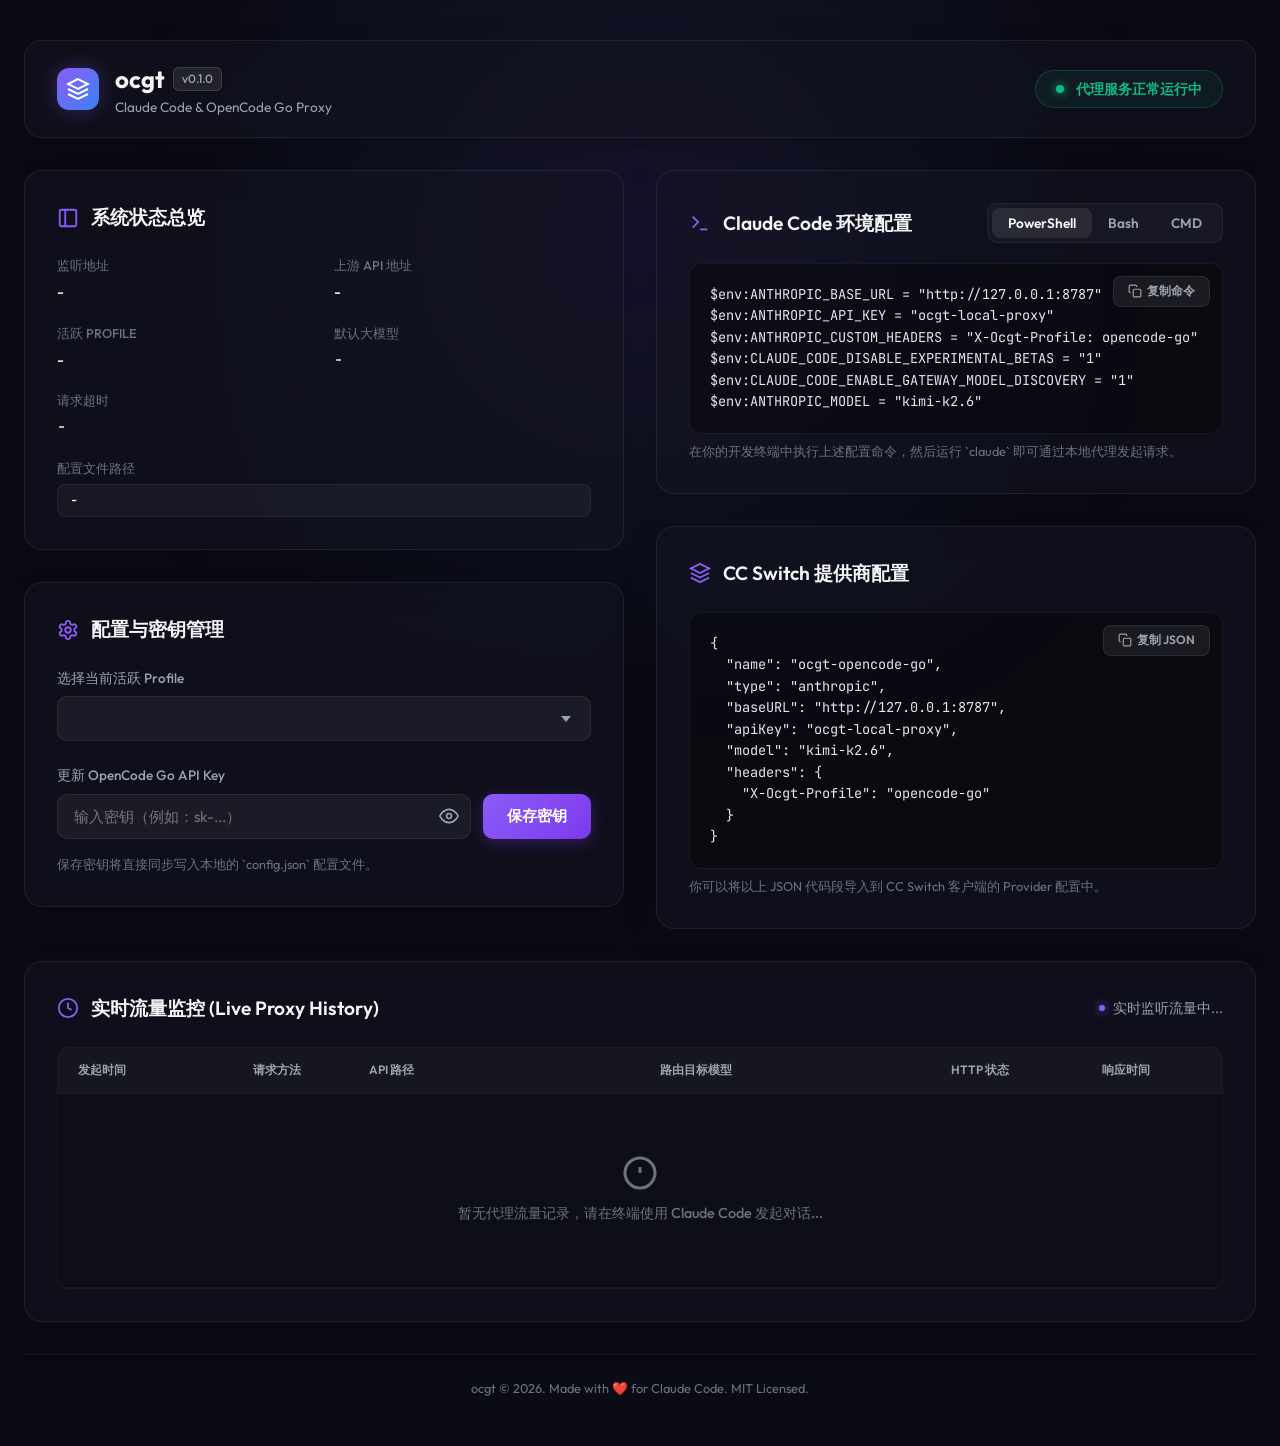
==== internal/proxy/web/index.html @ 3343cfb5 "Add Wails dashboard and Claude proxy setup fixes" ====
<!DOCTYPE html>
<html lang="zh-CN">
<head>
    <meta charset="UTF-8">
    <meta name="viewport" content="width=device-width, initial-scale=1.0">
    <title>ocgt - Claude API 兼容性代理控制面板</title>
    <link rel="preconnect" href="https://fonts.googleapis.com">
    <link rel="preconnect" href="https://fonts.gstatic.com" crossorigin>
    <link href="https://fonts.googleapis.com/css2?family=Outfit:wght@300;400;500;600;700&family=JetBrains+Mono:wght@400;500&display=swap" rel="stylesheet">
    <link rel="stylesheet" href="style.css">
</head>
<body>
    <div class="background-glow"></div>
    
    <div class="app-container">
        <!-- 头部导航 -->
        <header class="glass-header">
            <div class="brand">
                <div class="logo">
                    <svg viewBox="0 0 24 24" fill="none" stroke="currentColor" stroke-width="2">
                        <path d="M12 2L2 7l10 5 10-5-10-5zM2 17l10 5 10-5M2 12l10 5 10-5"/>
                    </svg>
                </div>
                <div class="brand-text">
                    <h1>ocgt <span class="badge">v0.1.0</span></h1>
                    <p>Claude Code & OpenCode Go Proxy</p>
                </div>
            </div>
            <div class="status-indicator">
                <span class="status-dot pulsing"></span>
                <span class="status-text">代理服务正常运行中</span>
            </div>
        </header>

        <!-- 主体网格布局 -->
        <main class="dashboard-grid">
            
            <!-- 左栏：基本状态与配置 -->
            <section class="grid-col-left">
                
                <!-- 卡片：系统状态 -->
                <div class="glass-card status-card">
                    <h2 class="card-title">
                        <svg viewBox="0 0 24 24" fill="none" stroke="currentColor" stroke-width="2" class="icon"><rect x="3" y="3" width="18" height="18" rx="2" ry="2"></rect><line x1="9" y1="3" x2="9" y2="21"></line></svg>
                        系统状态总览
                    </h2>
                    <div class="status-list">
                        <div class="status-item">
                            <span class="label">监听地址</span>
                            <span class="value" id="status-listen">-</span>
                        </div>
                        <div class="status-item">
                            <span class="label">上游 API 地址</span>
                            <span class="value" id="status-upstream">-</span>
                        </div>
                        <div class="status-item">
                            <span class="label">活跃 Profile</span>
                            <span class="value" id="status-profile">-</span>
                        </div>
                        <div class="status-item">
                            <span class="label">默认大模型</span>
                            <span class="value font-mono" id="status-model">-</span>
                        </div>
                        <div class="status-item">
                            <span class="label">请求超时</span>
                            <span class="value font-mono" id="status-timeout">-</span>
                        </div>
                        <div class="status-item full-width">
                            <span class="label">配置文件路径</span>
                            <span class="value font-mono file-path" id="status-config-path">-</span>
                        </div>
                    </div>
                </div>

                <!-- 卡片：Profile与密钥管理 -->
                <div class="glass-card config-card">
                    <h2 class="card-title">
                        <svg viewBox="0 0 24 24" fill="none" stroke="currentColor" stroke-width="2" class="icon"><path d="M12.22 2h-.44a2 2 0 0 0-2 2v.18a2 2 0 0 1-1 1.73l-.43.25a2 2 0 0 1-2 0l-.15-.08a2 2 0 0 0-2.73.73l-.22.38a2 2 0 0 0 .73 2.73l.15.1a2 2 0 0 1 1 1.72v.51a2 2 0 0 1-1 1.74l-.15.09a2 2 0 0 0-.73 2.73l.22.38a2 2 0 0 0 2.73.73l.15-.08a2 2 0 0 1 2 0l.43.25a2 2 0 0 1 1 1.73V20a2 2 0 0 0 2 2h.44a2 2 0 0 0 2-2v-.18a2 2 0 0 1 1-1.73l.43-.25a2 2 0 0 1 2 0l.15.08a2 2 0 0 0 2.73-.73l.22-.39a2 2 0 0 0-.73-2.73l-.15-.08a2 2 0 0 1-1-1.74v-.5a2 2 0 0 1 1-1.74l.15-.1a2 2 0 0 0 .73-2.73l-.22-.38a2 2 0 0 0-2.73-.73l-.15.08a2 2 0 0 1-2 0l-.43-.25a2 2 0 0 1-1-1.73V4a2 2 0 0 0-2-2z"></path><circle cx="12" cy="12" r="3"></circle></svg>
                        配置与密钥管理
                    </h2>
                    
                    <div class="form-group">
                        <label for="profile-select">选择当前活跃 Profile</label>
                        <div class="custom-select-wrapper">
                            <select id="profile-select">
                                <!-- 由 JS 填充 -->
                            </select>
                        </div>
                    </div>

                    <div class="form-group">
                        <label for="api-key-input">更新 OpenCode Go API Key</label>
                        <div class="input-with-action">
                            <div class="password-wrapper">
                                <input type="password" id="api-key-input" placeholder="输入密钥（例如：sk-...）">
                                <button class="toggle-password" type="button" id="toggle-key-visibility">
                                    <svg viewBox="0 0 24 24" fill="none" stroke="currentColor" stroke-width="2" class="eye-icon"><path d="M1 12s4-8 11-8 11 8 11 8-4 8-11 8-11-8-11-8z"></path><circle cx="12" cy="12" r="3"></circle></svg>
                                </button>
                            </div>
                            <button class="btn btn-primary" id="save-key-btn">
                                <span>保存密钥</span>
                            </button>
                        </div>
                        <p class="input-tip">保存密钥将直接同步写入本地的 `config.json` 配置文件。</p>
                    </div>
                </div>
            </section>

            <!-- 右栏：配置与集成助手 -->
            <section class="grid-col-right">
                
                <!-- 卡片：环境集成助手 -->
                <div class="glass-card env-card">
                    <div class="card-header-tabs">
                        <h2 class="card-title">
                            <svg viewBox="0 0 24 24" fill="none" stroke="currentColor" stroke-width="2" class="icon"><polyline points="4 17 10 11 4 5"></polyline><line x1="12" y1="19" x2="20" y2="19"></line></svg>
                            Claude Code 环境配置
                        </h2>
                        <div class="tabs" id="shell-tabs">
                            <button class="tab-btn active" data-shell="powershell">PowerShell</button>
                            <button class="tab-btn" data-shell="bash">Bash</button>
                            <button class="tab-btn" data-shell="cmd">CMD</button>
                        </div>
                    </div>
                    
                    <div class="code-container">
                        <pre><code id="env-code-block" class="language-powershell">$env:ANTHROPIC_BASE_URL = "http://127.0.0.1:8787"
$env:ANTHROPIC_API_KEY = "ocgt-local-proxy"
$env:ANTHROPIC_CUSTOM_HEADERS = "X-Ocgt-Profile: opencode-go"
$env:CLAUDE_CODE_DISABLE_EXPERIMENTAL_BETAS = "1"
$env:CLAUDE_CODE_ENABLE_GATEWAY_MODEL_DISCOVERY = "1"
$env:ANTHROPIC_MODEL = "kimi-k2.6"</code></pre>
                        <button class="copy-btn" id="copy-env-btn">
                            <svg viewBox="0 0 24 24" fill="none" stroke="currentColor" stroke-width="2"><rect x="9" y="9" width="13" height="13" rx="2" ry="2"></rect><path d="M5 15H4a2 2 0 0 1-2-2V4a2 2 0 0 1 2-2h9a2 2 0 0 1 2 2v1"></path></svg>
                            <span>复制命令</span>
                        </button>
                    </div>
                    <p class="card-tip">在你的开发终端中执行上述配置命令，然后运行 `claude` 即可通过本地代理发起请求。</p>
                </div>

                <!-- 卡片：CC Switch 配置 -->
                <div class="glass-card ccswitch-card">
                    <h2 class="card-title">
                        <svg viewBox="0 0 24 24" fill="none" stroke="currentColor" stroke-width="2" class="icon"><polygon points="12 2 2 7 12 12 22 7 12 2"></polygon><polyline points="2 17 12 22 22 17"></polyline><polyline points="2 12 12 17 22 12"></polyline></svg>
                        CC Switch 提供商配置
                    </h2>
                    
                    <div class="code-container">
                        <pre><code id="ccswitch-code-block" class="language-json">{
  "name": "ocgt-opencode-go",
  "type": "anthropic",
  "baseURL": "http://127.0.0.1:8787",
  "apiKey": "ocgt-local-proxy",
  "model": "kimi-k2.6",
  "headers": {
    "X-Ocgt-Profile": "opencode-go"
  }
}</code></pre>
                        <button class="copy-btn" id="copy-ccswitch-btn">
                            <svg viewBox="0 0 24 24" fill="none" stroke="currentColor" stroke-width="2"><rect x="9" y="9" width="13" height="13" rx="2" ry="2"></rect><path d="M5 15H4a2 2 0 0 1-2-2V4a2 2 0 0 1 2-2h9a2 2 0 0 1 2 2v1"></path></svg>
                            <span>复制 JSON</span>
                        </button>
                    </div>
                    <p class="card-tip">你可以将以上 JSON 代码段导入到 CC Switch 客户端的 Provider 配置中。</p>
                </div>
            </section>
        </main>

        <!-- 底部大栏：实时请求历史 -->
        <section class="glass-card history-card full-width">
            <div class="card-header-action">
                <h2 class="card-title">
                    <svg viewBox="0 0 24 24" fill="none" stroke="currentColor" stroke-width="2" class="icon"><circle cx="12" cy="12" r="10"></circle><polyline points="12 6 12 12 16 14"></polyline></svg>
                    实时流量监控 (Live Proxy History)
                </h2>
                <div class="live-pulse">
                    <span class="pulse-dot"></span>
                    实时监听流量中...
                </div>
            </div>
            
            <div class="table-responsive">
                <table class="history-table">
                    <thead>
                        <tr>
                            <th style="width: 15%;">发起时间</th>
                            <th style="width: 10%;">请求方法</th>
                            <th style="width: 25%;">API 路径</th>
                            <th style="width: 25%;">路由目标模型</th>
                            <th style="width: 13%;">HTTP 状态</th>
                            <th style="width: 12%;">响应时间</th>
                        </tr>
                    </thead>
                    <tbody id="history-tbody">
                        <tr class="empty-state">
                            <td colspan="6">
                                <div class="empty-message">
                                    <svg viewBox="0 0 24 24" fill="none" stroke="currentColor" stroke-width="2"><circle cx="12" cy="12" r="10"></circle><line x1="12" y1="8" x2="12" y2="12"></line><line x1="12" y1="16" x2="12.01" y2="16"></line></svg>
                                    暂无代理流量记录，请在终端使用 Claude Code 发起对话...
                                </div>
                            </td>
                        </tr>
                    </tbody>
                </table>
            </div>
        </section>

        <!-- 脚注 -->
        <footer class="app-footer">
            <p>ocgt &copy; 2026. Made with ❤️ for Claude Code. MIT Licensed.</p>
        </footer>
    </div>
    
    <script src="app.js"></script>
</body>
</html>
---- internal/proxy/web/style.css ----
/* 全局设计系统规范 */
:root {
    --bg-primary: #0b0b14;
    --bg-secondary: #121221;
    --card-bg: rgba(20, 20, 35, 0.55);
    --card-border: rgba(255, 255, 255, 0.07);
    --card-border-focus: rgba(139, 92, 246, 0.4);
    
    --text-primary: #f3f4f6;
    --text-secondary: #9ca3af;
    --text-muted: #6b7280;
    
    --primary: #8b5cf6;
    --primary-glow: rgba(139, 92, 246, 0.3);
    --secondary: #3b82f6;
    
    --success: #10b981;
    --success-glow: rgba(16, 185, 129, 0.2);
    --warning: #f59e0b;
    --danger: #ef4444;
    
    --font-sans: 'Outfit', -apple-system, BlinkMacSystemFont, "Segoe UI", Roboto, sans-serif;
    --font-mono: 'JetBrains Mono', "Courier New", Courier, monospace;
    
    --transition: all 0.3s cubic-bezier(0.4, 0, 0.2, 1);
}

/* 基础重置 */
* {
    margin: 0;
    padding: 0;
    box-sizing: border-box;
}

body {
    background-color: var(--bg-primary);
    color: var(--text-primary);
    font-family: var(--font-sans);
    line-height: 1.5;
    min-height: 100vh;
    overflow-x: hidden;
    position: relative;
}

/* 绚丽霓虹背景光圈 */
.background-glow {
    position: absolute;
    top: -10%;
    left: 20%;
    width: 60vw;
    height: 60vw;
    background: radial-gradient(circle, rgba(139, 92, 246, 0.12) 0%, rgba(59, 130, 246, 0.05) 50%, rgba(0,0,0,0) 100%);
    z-index: -1;
    pointer-events: none;
    filter: blur(80px);
}

/* APP 容器与布网机制 */
.app-container {
    max-width: 1300px;
    margin: 0 auto;
    padding: 2.5rem 1.5rem;
    display: flex;
    flex-direction: column;
    gap: 2rem;
}

/* 头部 Header 设计 */
.glass-header {
    background: var(--card-bg);
    border: 1px solid var(--card-border);
    backdrop-filter: blur(16px);
    border-radius: 18px;
    padding: 1.25rem 2rem;
    display: flex;
    justify-content: space-between;
    align-items: center;
    box-shadow: 0 10px 30px rgba(0, 0, 0, 0.2);
}

.brand {
    display: flex;
    align-items: center;
    gap: 1rem;
}

.logo {
    width: 42px;
    height: 42px;
    background: linear-gradient(135deg, var(--primary), var(--secondary));
    border-radius: 12px;
    display: flex;
    align-items: center;
    justify-content: center;
    color: white;
    box-shadow: 0 0 20px var(--primary-glow);
}

.logo svg {
    width: 24px;
    height: 24px;
}

.brand-text h1 {
    font-size: 1.5rem;
    font-weight: 700;
    letter-spacing: 0;
    display: flex;
    align-items: center;
    gap: 0.5rem;
}

.brand-text h1 .badge {
    background: rgba(255, 255, 255, 0.08);
    border: 1px solid rgba(255, 255, 255, 0.12);
    font-size: 0.75rem;
    padding: 0.1rem 0.5rem;
    border-radius: 6px;
    color: var(--text-secondary);
    font-weight: 500;
}

.brand-text p {
    font-size: 0.85rem;
    color: var(--text-secondary);
}

/* 状态徽标与呼吸闪烁效应 */
.status-indicator {
    display: flex;
    align-items: center;
    gap: 0.75rem;
    background: rgba(16, 185, 129, 0.07);
    border: 1px solid rgba(16, 185, 129, 0.25);
    padding: 0.5rem 1.25rem;
    border-radius: 99px;
}

.status-dot {
    width: 8px;
    height: 8px;
    background-color: var(--success);
    border-radius: 50%;
    box-shadow: 0 0 10px var(--success);
}

.pulsing {
    animation: breathing 2s infinite ease-in-out;
}

@keyframes breathing {
    0%, 100% {
        transform: scale(1);
        opacity: 1;
        box-shadow: 0 0 8px var(--success);
    }
    50% {
        transform: scale(1.3);
        opacity: 0.6;
        box-shadow: 0 0 16px var(--success);
    }
}

.status-text {
    font-size: 0.85rem;
    font-weight: 600;
    color: var(--success);
}

/* 主网格排版 */
.dashboard-grid {
    display: grid;
    grid-template-columns: repeat(2, minmax(0, 1fr));
    gap: 2rem;
}

@media (max-width: 968px) {
    .dashboard-grid {
        grid-template-columns: 1fr;
    }

    .glass-header,
    .card-header-action {
        align-items: flex-start;
        flex-direction: column;
        gap: 1rem;
    }

    .input-with-action {
        flex-direction: column;
    }

    .btn {
        width: 100%;
    }
}

.grid-col-left, .grid-col-right {
    display: flex;
    flex-direction: column;
    gap: 2rem;
    min-width: 0;
}

/* Glassmorphism 卡片基础样式 */
.glass-card {
    background: var(--card-bg);
    border: 1px solid var(--card-border);
    backdrop-filter: blur(16px);
    border-radius: 18px;
    padding: 2rem;
    box-shadow: 0 15px 35px rgba(0, 0, 0, 0.15);
    transition: var(--transition);
}

.glass-card:hover {
    border-color: rgba(255, 255, 255, 0.12);
    box-shadow: 0 20px 45px rgba(0, 0, 0, 0.22);
    transform: translateY(-2px);
}

.full-width {
    grid-column: 1 / -1;
}

.card-title {
    font-size: 1.2rem;
    font-weight: 600;
    letter-spacing: 0;
    margin-bottom: 1.5rem;
    display: flex;
    align-items: center;
    gap: 0.75rem;
}

.card-title .icon {
    width: 22px;
    height: 22px;
    color: var(--primary);
}

/* 系统状态详情展示 */
.status-list {
    display: grid;
    grid-template-columns: 1fr 1fr;
    gap: 1.25rem;
}

.status-item {
    display: flex;
    flex-direction: column;
    gap: 0.35rem;
}

.status-item.full-width {
    grid-column: 1 / -1;
}

.status-item .label {
    font-size: 0.8rem;
    color: var(--text-muted);
    text-transform: uppercase;
    letter-spacing: 0;
    font-weight: 500;
}

.status-item .value {
    font-size: 0.95rem;
    font-weight: 500;
    color: var(--text-primary);
    overflow: hidden;
    text-overflow: ellipsis;
    white-space: nowrap;
}

.file-path {
    background: rgba(255, 255, 255, 0.04);
    border: 1px solid rgba(255, 255, 255, 0.06);
    padding: 0.35rem 0.75rem;
    border-radius: 8px;
    font-size: 0.85rem !important;
    display: inline-block;
    max-width: 100%;
}

/* 表单元素与交互 */
.form-group {
    display: flex;
    flex-direction: column;
    gap: 0.5rem;
    margin-bottom: 1.5rem;
}

.form-group:last-child {
    margin-bottom: 0;
}

.form-group label {
    font-size: 0.85rem;
    font-weight: 500;
    color: var(--text-secondary);
}

/* 自定义下拉选择器 */
.custom-select-wrapper {
    position: relative;
}

select {
    width: 100%;
    background: rgba(255, 255, 255, 0.05);
    border: 1px solid var(--card-border);
    color: var(--text-primary);
    padding: 0.75rem 1rem;
    border-radius: 10px;
    font-family: var(--font-sans);
    font-size: 0.95rem;
    font-weight: 500;
    appearance: none;
    outline: none;
    cursor: pointer;
    transition: var(--transition);
}

select:focus {
    border-color: var(--primary);
    box-shadow: 0 0 12px var(--primary-glow);
}

.custom-select-wrapper::after {
    content: '';
    position: absolute;
    right: 1.25rem;
    top: 50%;
    transform: translateY(-50%);
    width: 0;
    height: 0;
    border-left: 5px solid transparent;
    border-right: 5px solid transparent;
    border-top: 6px solid var(--text-secondary);
    pointer-events: none;
}

/* 密码输入框与保存按钮排版 */
.input-with-action {
    display: flex;
    gap: 0.75rem;
}

.password-wrapper {
    position: relative;
    flex: 1;
}

input[type="password"], input[type="text"], input[type="number"] {
    width: 100%;
    background: rgba(255, 255, 255, 0.05);
    border: 1px solid var(--card-border);
    color: var(--text-primary);
    padding: 0.75rem 1rem;
    padding-right: 2.75rem;
    border-radius: 10px;
    font-family: var(--font-sans);
    font-size: 0.95rem;
    outline: none;
    transition: var(--transition);
}

input[type="password"]:focus, input[type="text"]:focus, input[type="number"]:focus {
    border-color: var(--primary);
    box-shadow: 0 0 12px var(--primary-glow);
}

.toggle-password {
    position: absolute;
    right: 0.75rem;
    top: 50%;
    transform: translateY(-50%);
    background: none;
    border: none;
    color: var(--text-secondary);
    cursor: pointer;
    display: flex;
    align-items: center;
    justify-content: center;
}

.toggle-password:hover {
    color: var(--text-primary);
}

.eye-icon {
    width: 20px;
    height: 20px;
}

/* 按钮设计 */
.btn {
    display: inline-flex;
    align-items: center;
    justify-content: center;
    padding: 0.75rem 1.5rem;
    font-family: var(--font-sans);
    font-size: 0.95rem;
    font-weight: 600;
    border-radius: 10px;
    border: none;
    cursor: pointer;
    transition: var(--transition);
    outline: none;
    text-decoration: none;
    white-space: nowrap;
}

.btn-primary {
    background: linear-gradient(135deg, var(--primary), #7c3aed);
    color: white;
    box-shadow: 0 4px 15px rgba(124, 58, 237, 0.3);
}

.btn-primary:hover {
    box-shadow: 0 6px 20px rgba(124, 58, 237, 0.45);
    transform: translateY(-1px);
}

.btn-primary:active {
    transform: translateY(0);
}

.btn-success {
    background: var(--success);
    color: white;
    box-shadow: 0 4px 15px var(--success-glow);
}

.input-tip, .card-tip {
    font-size: 0.8rem;
    color: var(--text-muted);
    margin-top: 0.5rem;
}

/* 环境助手选项卡设计 */
.card-header-tabs {
    display: flex;
    justify-content: space-between;
    align-items: center;
    margin-bottom: 1.25rem;
    flex-wrap: wrap;
    gap: 1rem;
}

.card-header-tabs .card-title {
    margin-bottom: 0;
}

.tabs {
    display: flex;
    background: rgba(255, 255, 255, 0.04);
    border: 1px solid rgba(255, 255, 255, 0.05);
    padding: 0.25rem;
    border-radius: 10px;
}

.tab-btn {
    background: none;
    border: none;
    color: var(--text-secondary);
    padding: 0.35rem 1rem;
    font-family: var(--font-sans);
    font-size: 0.85rem;
    font-weight: 600;
    border-radius: 8px;
    cursor: pointer;
    transition: var(--transition);
}

.tab-btn:hover {
    color: var(--text-primary);
}

.tab-btn.active {
    background: rgba(255, 255, 255, 0.08);
    color: var(--text-primary);
    box-shadow: 0 2px 8px rgba(0, 0, 0, 0.15);
}

/* 代码容器与一键复制机制 */
.code-container {
    position: relative;
    border-radius: 12px;
    overflow: hidden;
    border: 1px solid rgba(255, 255, 255, 0.06);
    background: rgba(0, 0, 0, 0.35);
}

pre {
    padding: 1.25rem;
    overflow-x: auto;
    margin: 0;
}

code {
    font-family: var(--font-mono);
    font-size: 0.85rem;
    color: #e5e7eb;
}

.copy-btn {
    position: absolute;
    right: 0.75rem;
    top: 0.75rem;
    background: rgba(255, 255, 255, 0.07);
    border: 1px solid rgba(255, 255, 255, 0.08);
    color: var(--text-secondary);
    padding: 0.4rem 0.85rem;
    border-radius: 8px;
    font-family: var(--font-sans);
    font-size: 0.75rem;
    font-weight: 600;
    cursor: pointer;
    display: inline-flex;
    align-items: center;
    gap: 0.35rem;
    transition: var(--transition);
    backdrop-filter: blur(8px);
}

.copy-btn:hover {
    background: rgba(255, 255, 255, 0.12);
    color: var(--text-primary);
    border-color: rgba(255, 255, 255, 0.15);
}

.copy-btn svg {
    width: 14px;
    height: 14px;
}

/* 底部请求历史与表格设计 */
.card-header-action {
    display: flex;
    justify-content: space-between;
    align-items: center;
    margin-bottom: 1.5rem;
}

.card-header-action .card-title {
    margin-bottom: 0;
}

.live-pulse {
    display: flex;
    align-items: center;
    gap: 0.5rem;
    font-size: 0.85rem;
    color: var(--text-secondary);
}

.pulse-dot {
    width: 6px;
    height: 6px;
    background: var(--primary);
    border-radius: 50%;
    box-shadow: 0 0 8px var(--primary);
    animation: breathing-purple 1.8s infinite ease-in-out;
}

@keyframes breathing-purple {
    0%, 100% {
        transform: scale(1);
        opacity: 0.8;
    }
    50% {
        transform: scale(1.4);
        opacity: 0.4;
        box-shadow: 0 0 12px var(--primary);
    }
}

.table-responsive {
    width: 100%;
    overflow-x: auto;
    border-radius: 12px;
    border: 1px solid rgba(255, 255, 255, 0.05);
}

.history-table {
    width: 100%;
    min-width: 760px;
    border-collapse: collapse;
    text-align: left;
    font-size: 0.9rem;
    background: rgba(0, 0, 0, 0.1);
}

.history-table th {
    background: rgba(255, 255, 255, 0.03);
    padding: 0.85rem 1.25rem;
    font-weight: 600;
    color: var(--text-secondary);
    border-bottom: 1px solid rgba(255, 255, 255, 0.06);
    text-transform: uppercase;
    font-size: 0.75rem;
    letter-spacing: 0;
}

.history-table td {
    padding: 0.85rem 1.25rem;
    border-bottom: 1px solid rgba(255, 255, 255, 0.04);
    color: var(--text-primary);
    font-weight: 500;
}

.history-table tbody tr {
    transition: var(--transition);
}

.history-table tbody tr:hover {
    background: rgba(255, 255, 255, 0.02);
}

.font-mono {
    font-family: var(--font-mono);
    font-size: 0.85rem;
}

/* HTTP 状态码徽章系统 */
.status-badge {
    display: inline-flex;
    align-items: center;
    padding: 0.15rem 0.65rem;
    border-radius: 6px;
    font-size: 0.8rem;
    font-weight: 700;
}

.status-badge.status-2xx {
    background: rgba(16, 185, 129, 0.08);
    border: 1px solid rgba(16, 185, 129, 0.2);
    color: var(--success);
}

.status-badge.status-4xx {
    background: rgba(245, 158, 11, 0.08);
    border: 1px solid rgba(245, 158, 11, 0.2);
    color: var(--warning);
}

.status-badge.status-5xx {
    background: rgba(239, 68, 68, 0.08);
    border: 1px solid rgba(239, 68, 68, 0.2);
    color: var(--danger);
}

/* 空状态页面渲染 */
.empty-state {
    background: transparent !important;
}

.empty-message {
    padding: 3rem 1.5rem;
    display: flex;
    flex-direction: column;
    align-items: center;
    justify-content: center;
    gap: 0.75rem;
    color: var(--text-muted);
    font-size: 0.9rem;
}

.empty-message svg {
    width: 36px;
    height: 36px;
}

/* 页脚 */
.app-footer {
    text-align: center;
    padding: 1.5rem 0;
    font-size: 0.8rem;
    color: var(--text-muted);
    border-top: 1px solid rgba(255, 255, 255, 0.04);
}

@media (max-width: 640px) {
    .app-container {
        padding: 1rem;
        gap: 1rem;
    }

    .glass-card,
    .glass-header {
        border-radius: 12px;
        padding: 1rem;
    }

    .brand {
        min-width: 0;
    }

    .brand-text {
        min-width: 0;
    }

    .brand-text h1,
    .brand-text p,
    .status-text {
        overflow: hidden;
        text-overflow: ellipsis;
        white-space: nowrap;
    }

    .status-list {
        grid-template-columns: 1fr;
    }

    .card-header-tabs {
        align-items: stretch;
        flex-direction: column;
    }

    .tabs {
        overflow-x: auto;
    }

    .tab-btn {
        min-width: 88px;
    }

    pre {
        padding: 1rem;
        padding-top: 3.25rem;
    }
}
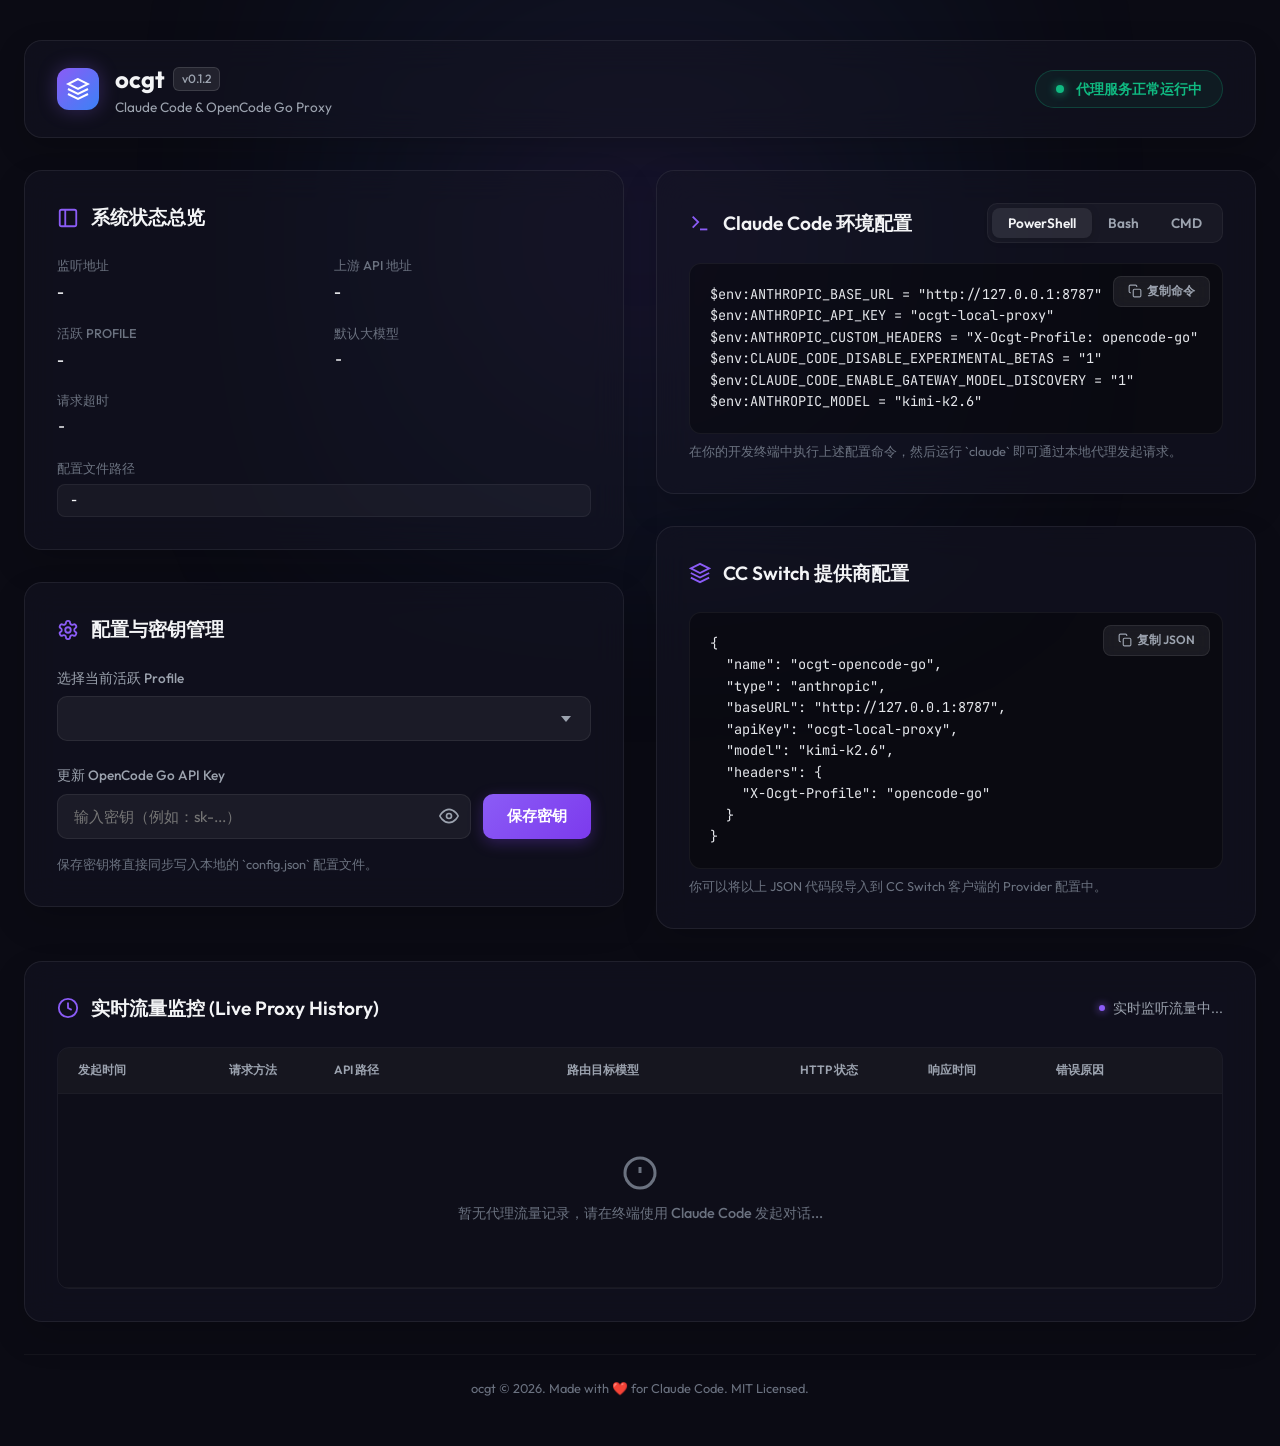
==== commit 14f5ef99: "fix gui model cleanup and release docs" ====
--- a/internal/proxy/web/index.html
+++ b/internal/proxy/web/index.html
@@ -22,7 +22,7 @@
                     </svg>
                 </div>
                 <div class="brand-text">
-                    <h1>ocgt <span class="badge">v0.1.0</span></h1>
+                    <h1>ocgt <span class="badge">v0.1.2</span></h1>
                     <p>Claude Code & OpenCode Go Proxy</p>
                 </div>
             </div>
@@ -183,17 +183,18 @@
                 <table class="history-table">
                     <thead>
                         <tr>
-                            <th style="width: 15%;">发起时间</th>
-                            <th style="width: 10%;">请求方法</th>
-                            <th style="width: 25%;">API 路径</th>
-                            <th style="width: 25%;">路由目标模型</th>
-                            <th style="width: 13%;">HTTP 状态</th>
-                            <th style="width: 12%;">响应时间</th>
+                            <th style="width: 13%;">发起时间</th>
+                            <th style="width: 9%;">请求方法</th>
+                            <th style="width: 20%;">API 路径</th>
+                            <th style="width: 20%;">路由目标模型</th>
+                            <th style="width: 11%;">HTTP 状态</th>
+                            <th style="width: 11%;">响应时间</th>
+                            <th style="width: 16%;">错误原因</th>
                         </tr>
                     </thead>
                     <tbody id="history-tbody">
                         <tr class="empty-state">
-                            <td colspan="6">
+                            <td colspan="7">
                                 <div class="empty-message">
                                     <svg viewBox="0 0 24 24" fill="none" stroke="currentColor" stroke-width="2"><circle cx="12" cy="12" r="10"></circle><line x1="12" y1="8" x2="12" y2="12"></line><line x1="12" y1="16" x2="12.01" y2="16"></line></svg>
                                     暂无代理流量记录，请在终端使用 Claude Code 发起对话...
--- a/internal/proxy/web/style.css
+++ b/internal/proxy/web/style.css
@@ -586,7 +586,7 @@
 
 .history-table {
     width: 100%;
-    min-width: 760px;
+    min-width: 900px;
     border-collapse: collapse;
     text-align: left;
     font-size: 0.9rem;
@@ -622,6 +622,14 @@
 .font-mono {
     font-family: var(--font-mono);
     font-size: 0.85rem;
+}
+
+.error-cell {
+    max-width: 240px;
+    overflow: hidden;
+    text-overflow: ellipsis;
+    white-space: nowrap;
+    color: var(--text-secondary);
 }
 
 /* HTTP 状态码徽章系统 */
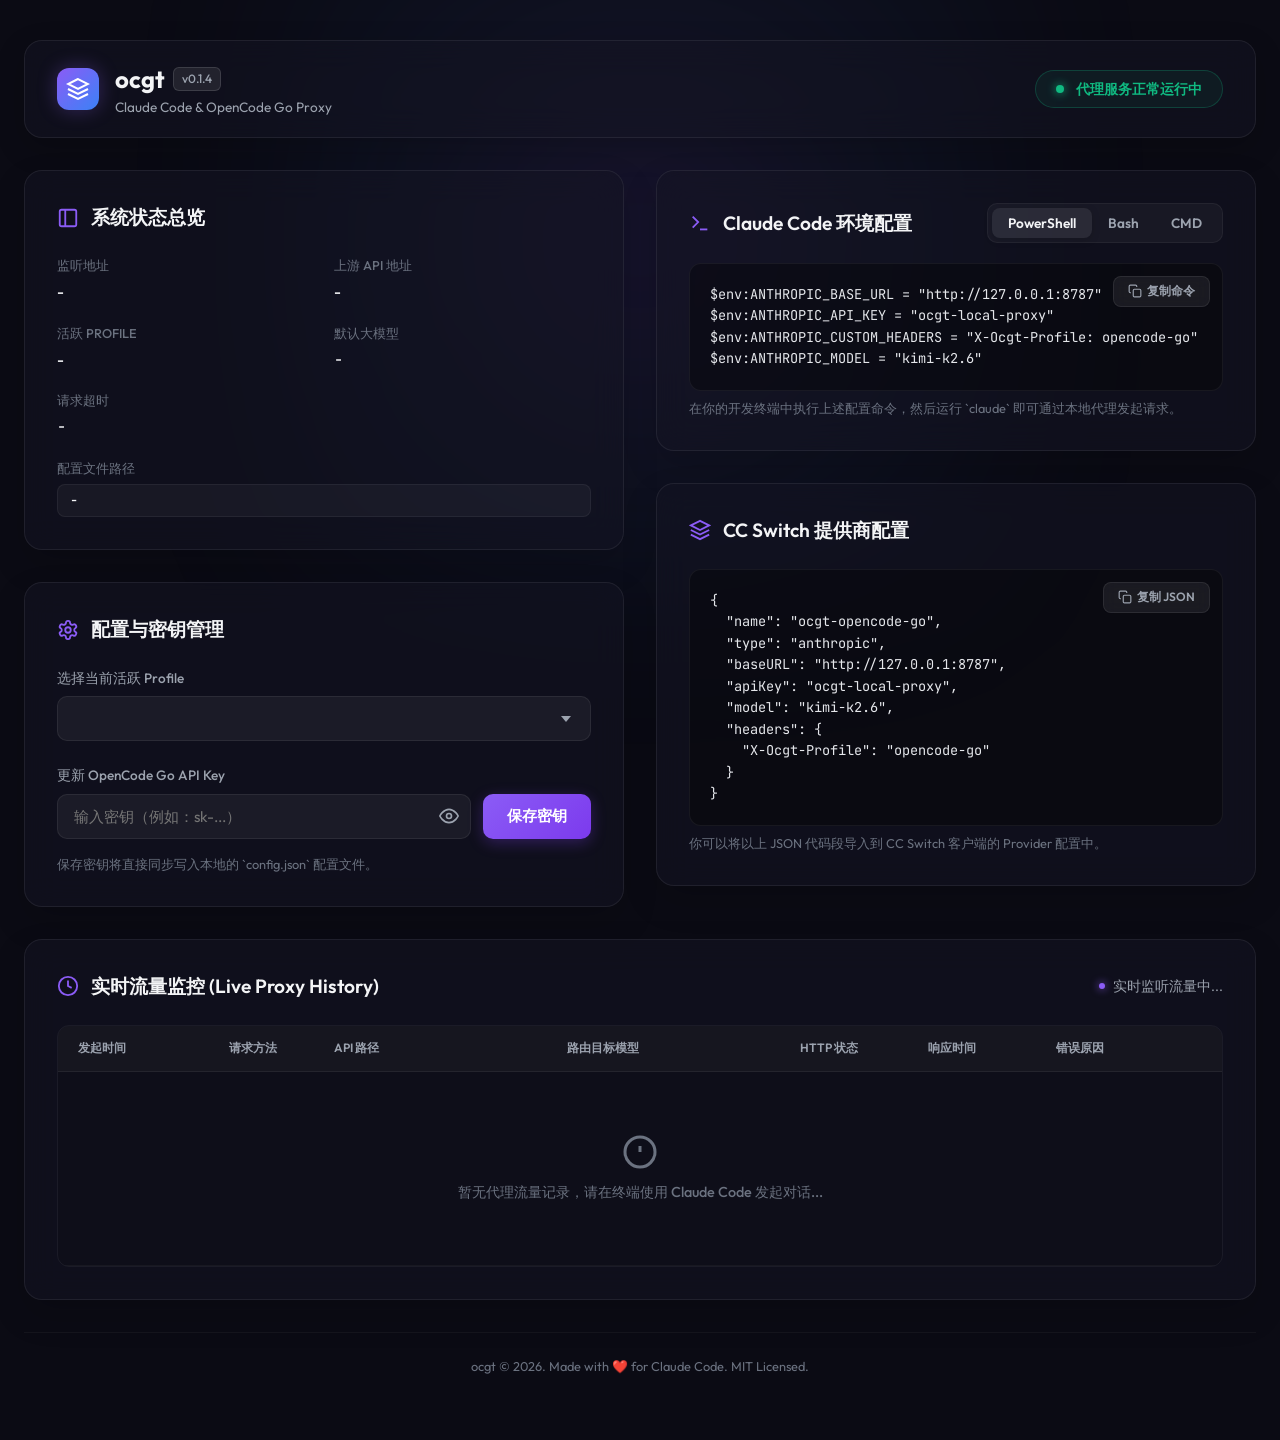
==== commit d11b8be4: "release: v0.1.4 - add system tray support and cleanup legacy env vars - Add system tray icon with sh" ====
--- a/internal/proxy/web/index.html
+++ b/internal/proxy/web/index.html
@@ -22,7 +22,7 @@
                     </svg>
                 </div>
                 <div class="brand-text">
-                    <h1>ocgt <span class="badge">v0.1.2</span></h1>
+                    <h1>ocgt <span class="badge">v0.1.4</span></h1>
                     <p>Claude Code & OpenCode Go Proxy</p>
                 </div>
             </div>
@@ -127,8 +127,6 @@
                         <pre><code id="env-code-block" class="language-powershell">$env:ANTHROPIC_BASE_URL = "http://127.0.0.1:8787"
 $env:ANTHROPIC_API_KEY = "ocgt-local-proxy"
 $env:ANTHROPIC_CUSTOM_HEADERS = "X-Ocgt-Profile: opencode-go"
-$env:CLAUDE_CODE_DISABLE_EXPERIMENTAL_BETAS = "1"
-$env:CLAUDE_CODE_ENABLE_GATEWAY_MODEL_DISCOVERY = "1"
 $env:ANTHROPIC_MODEL = "kimi-k2.6"</code></pre>
                         <button class="copy-btn" id="copy-env-btn">
                             <svg viewBox="0 0 24 24" fill="none" stroke="currentColor" stroke-width="2"><rect x="9" y="9" width="13" height="13" rx="2" ry="2"></rect><path d="M5 15H4a2 2 0 0 1-2-2V4a2 2 0 0 1 2-2h9a2 2 0 0 1 2 2v1"></path></svg>
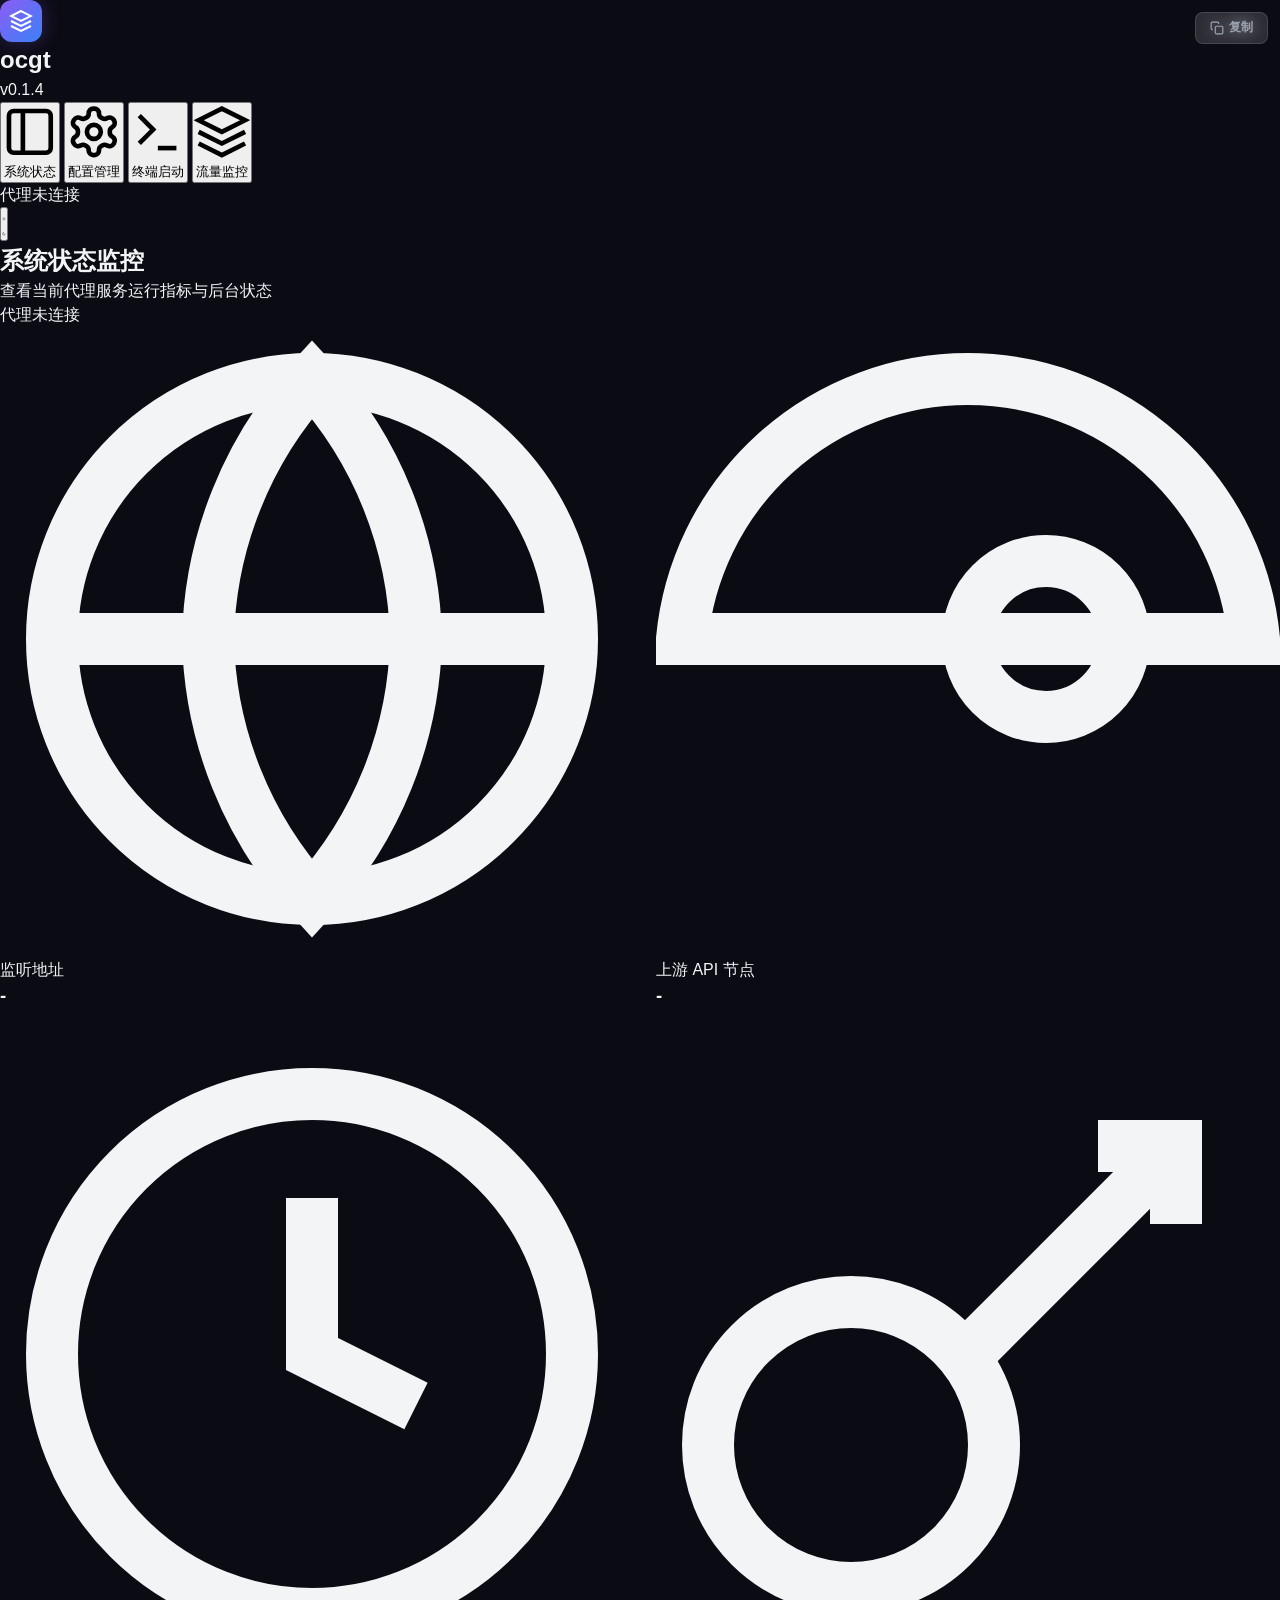
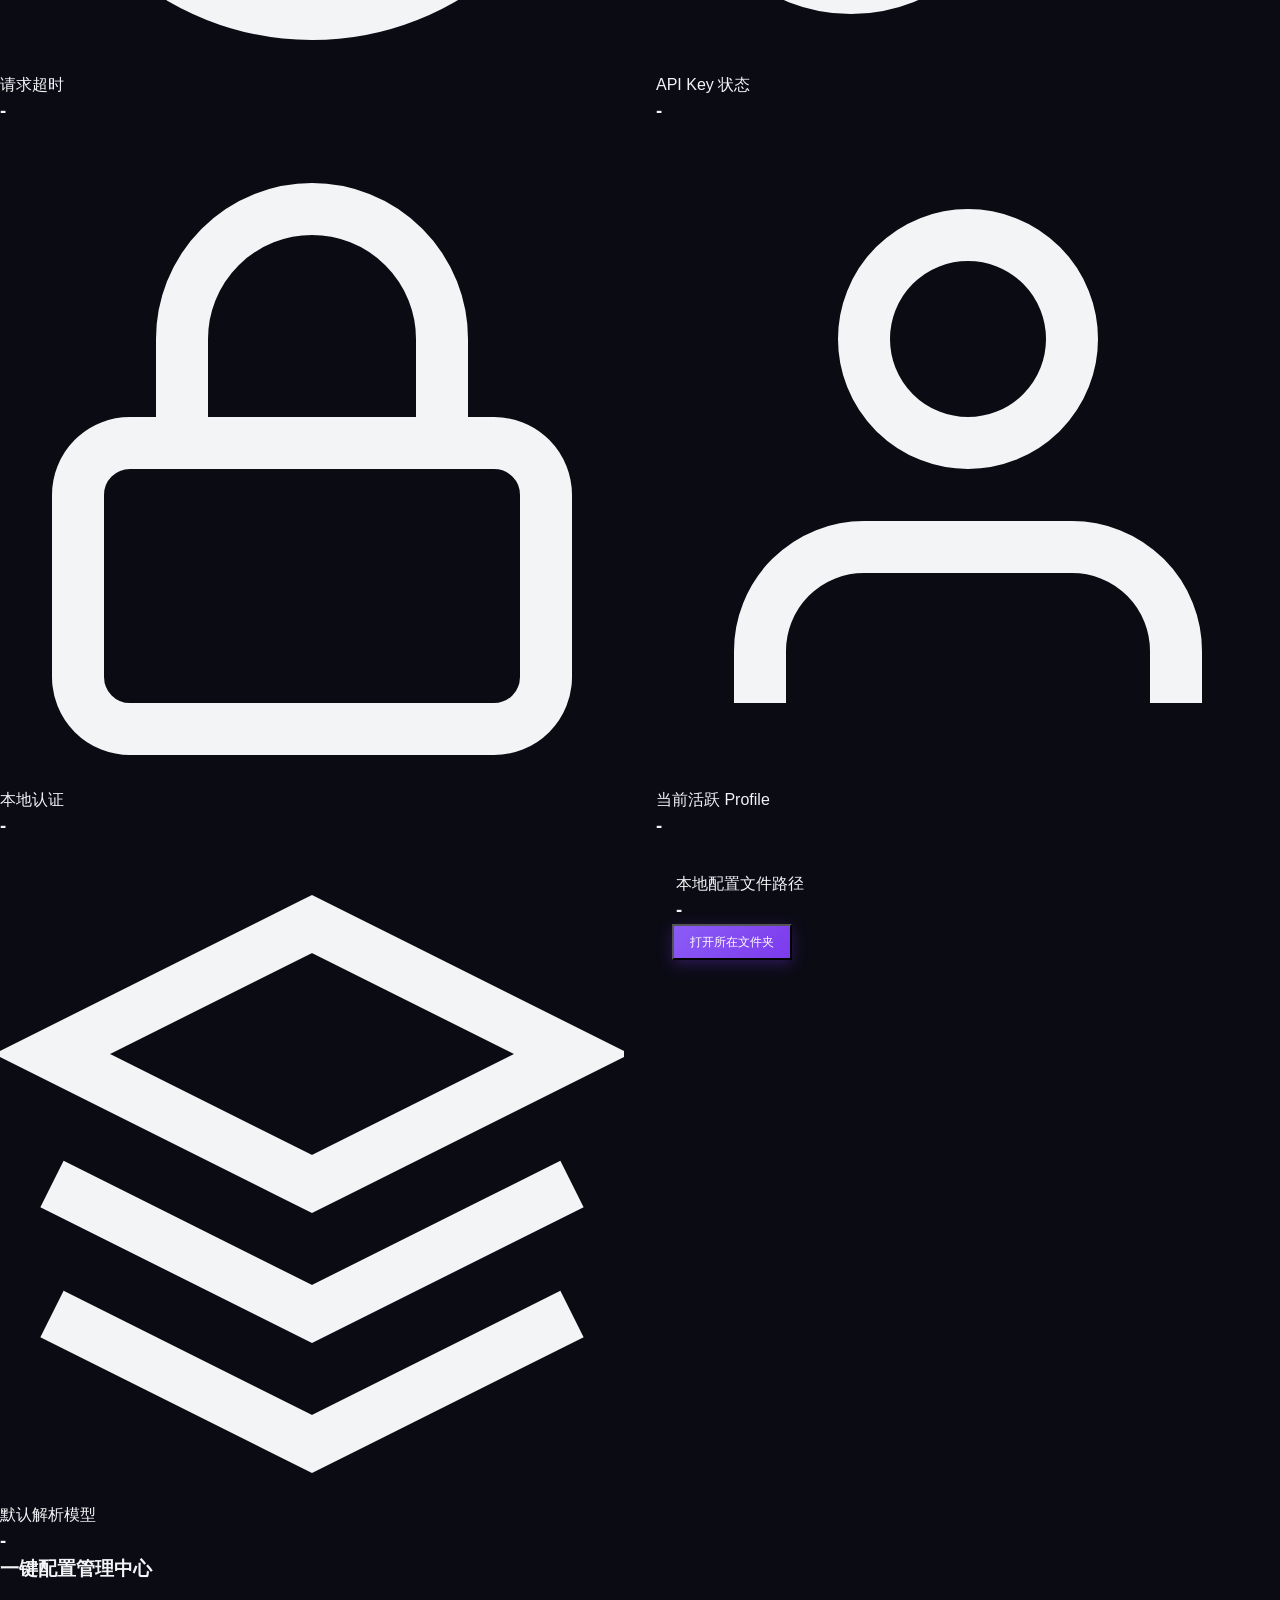
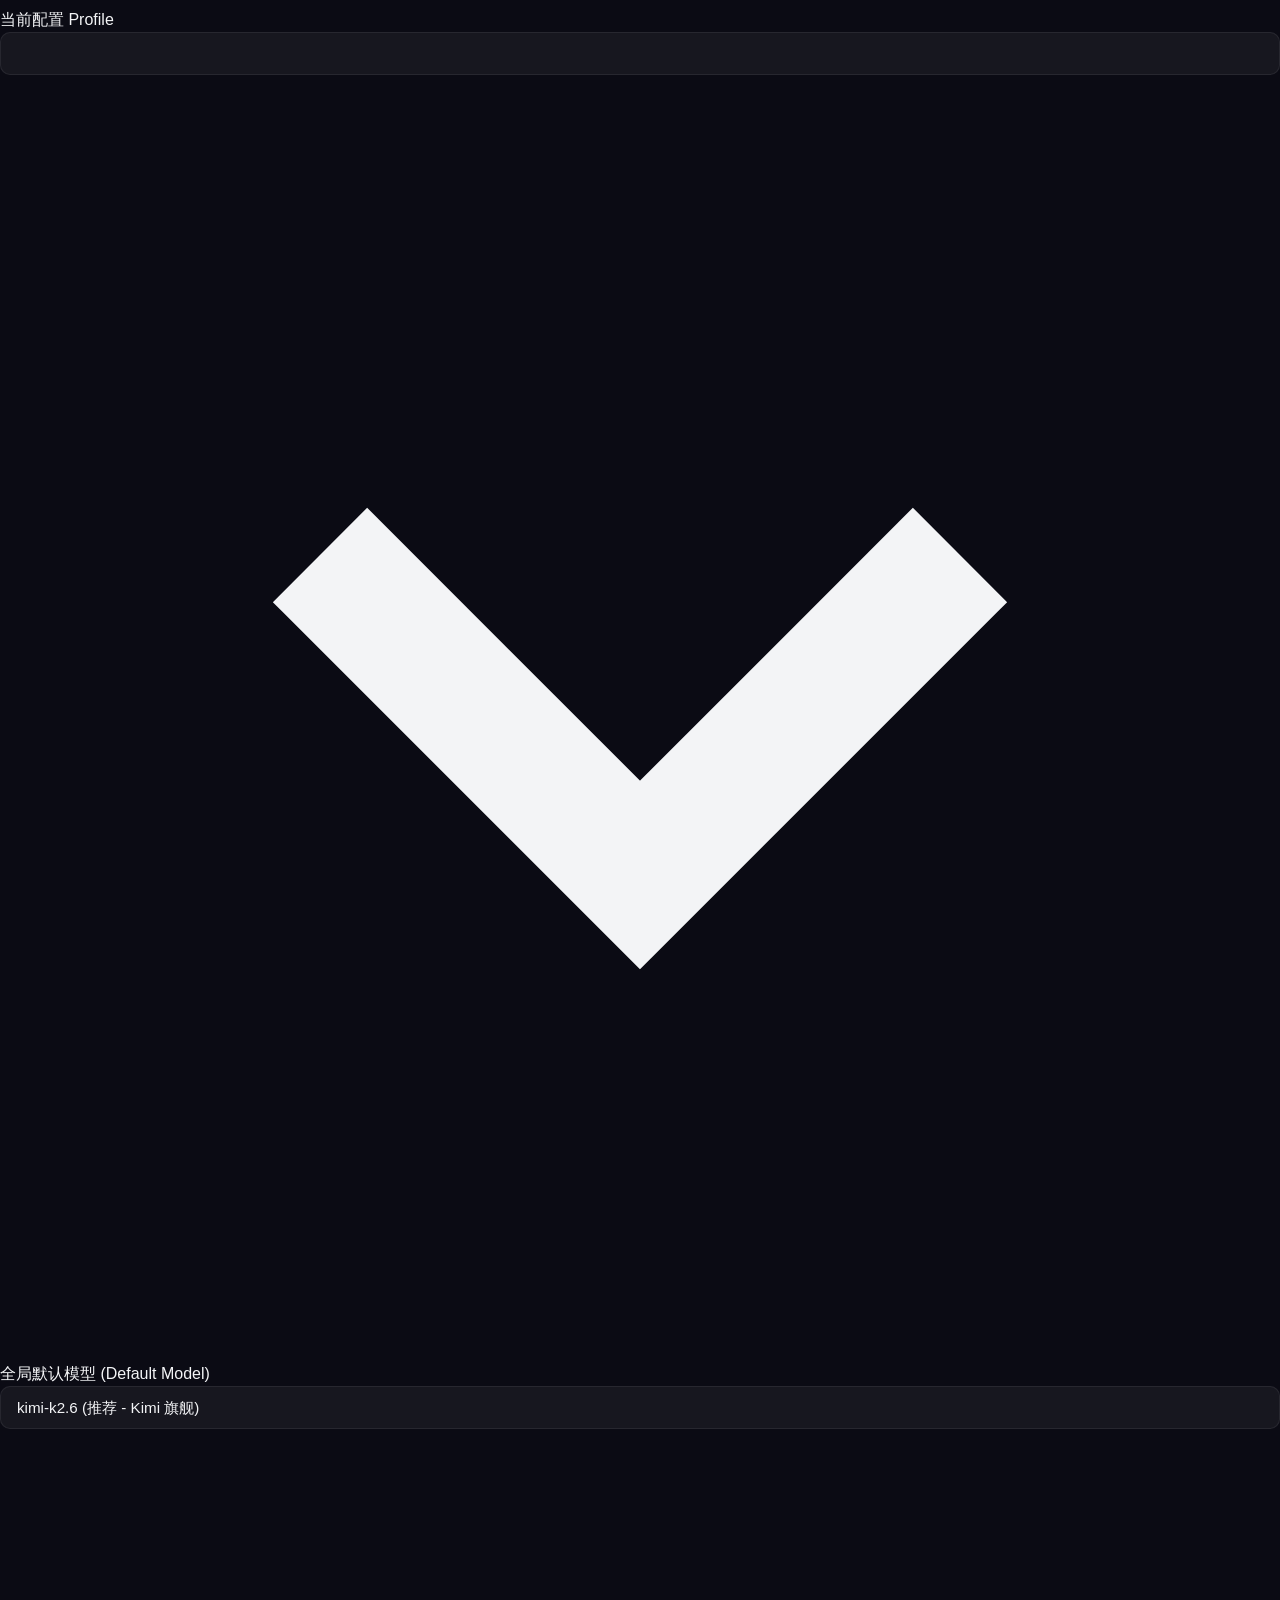
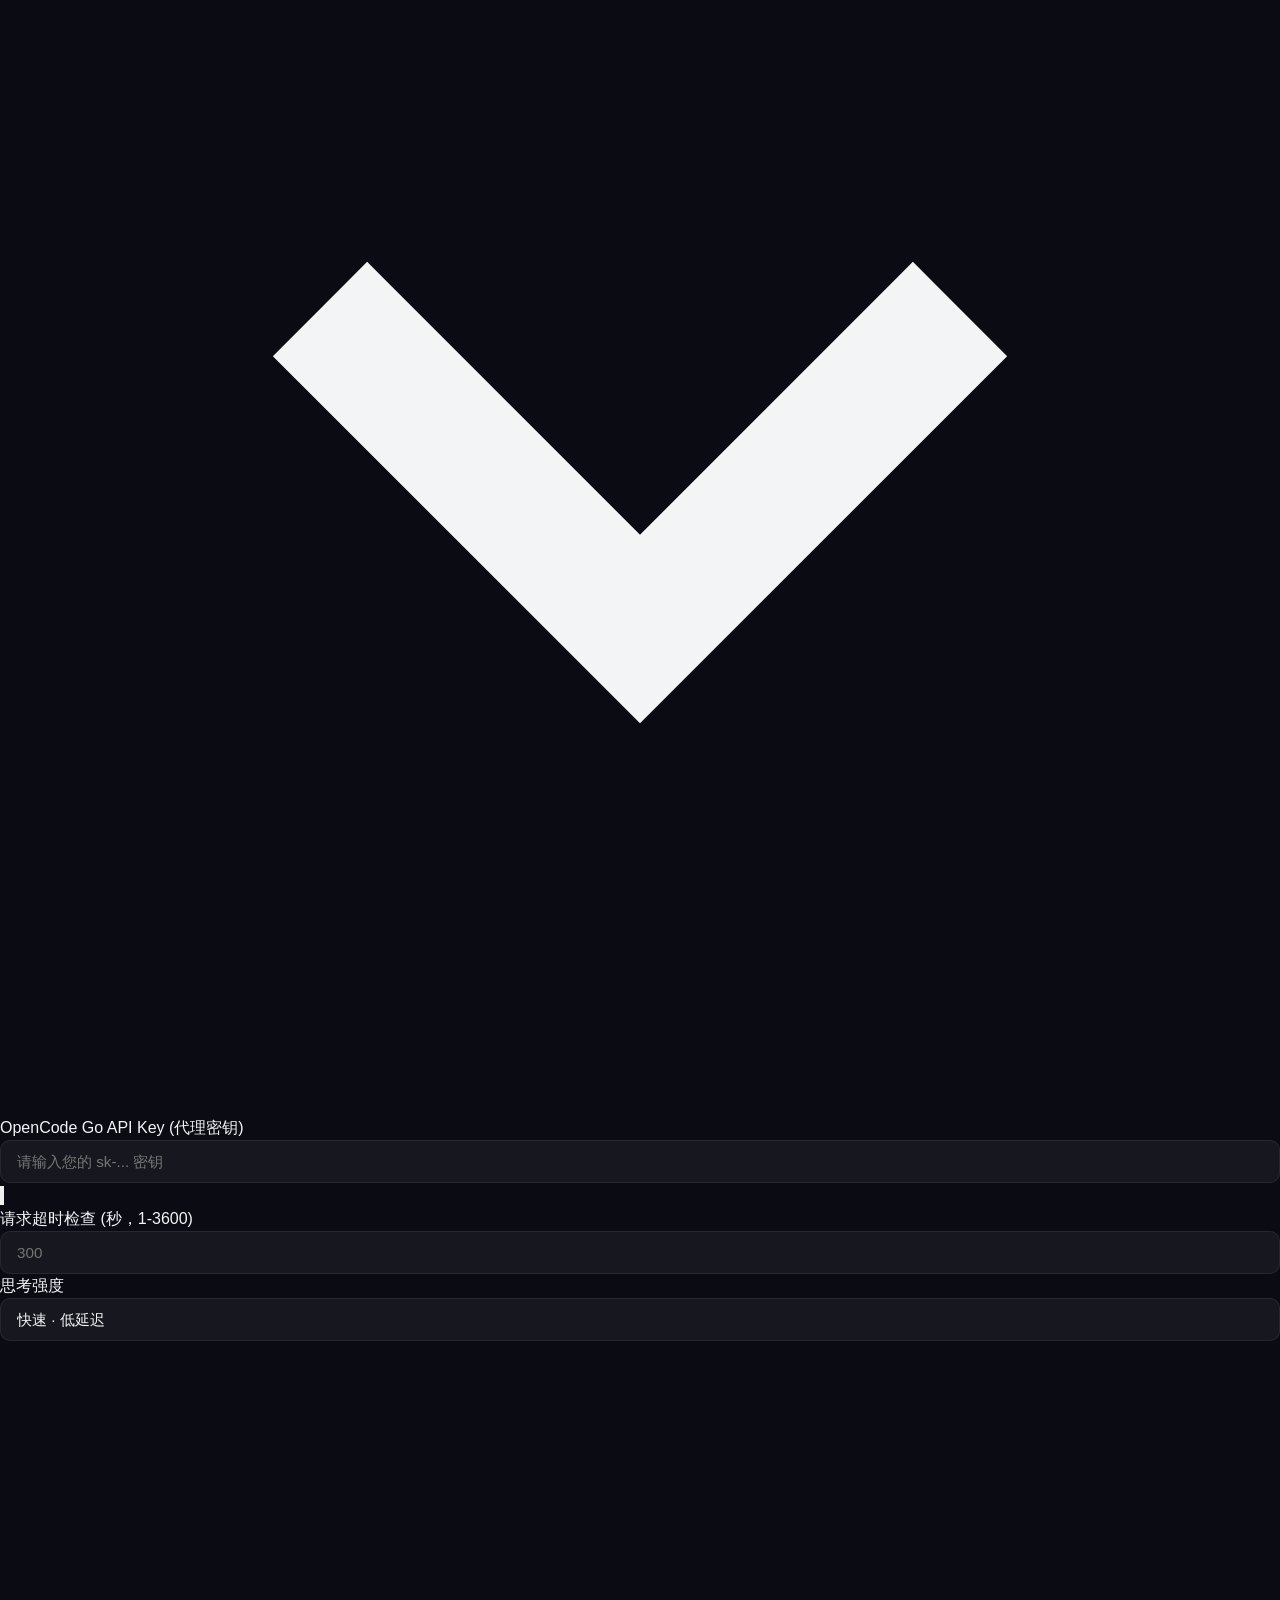
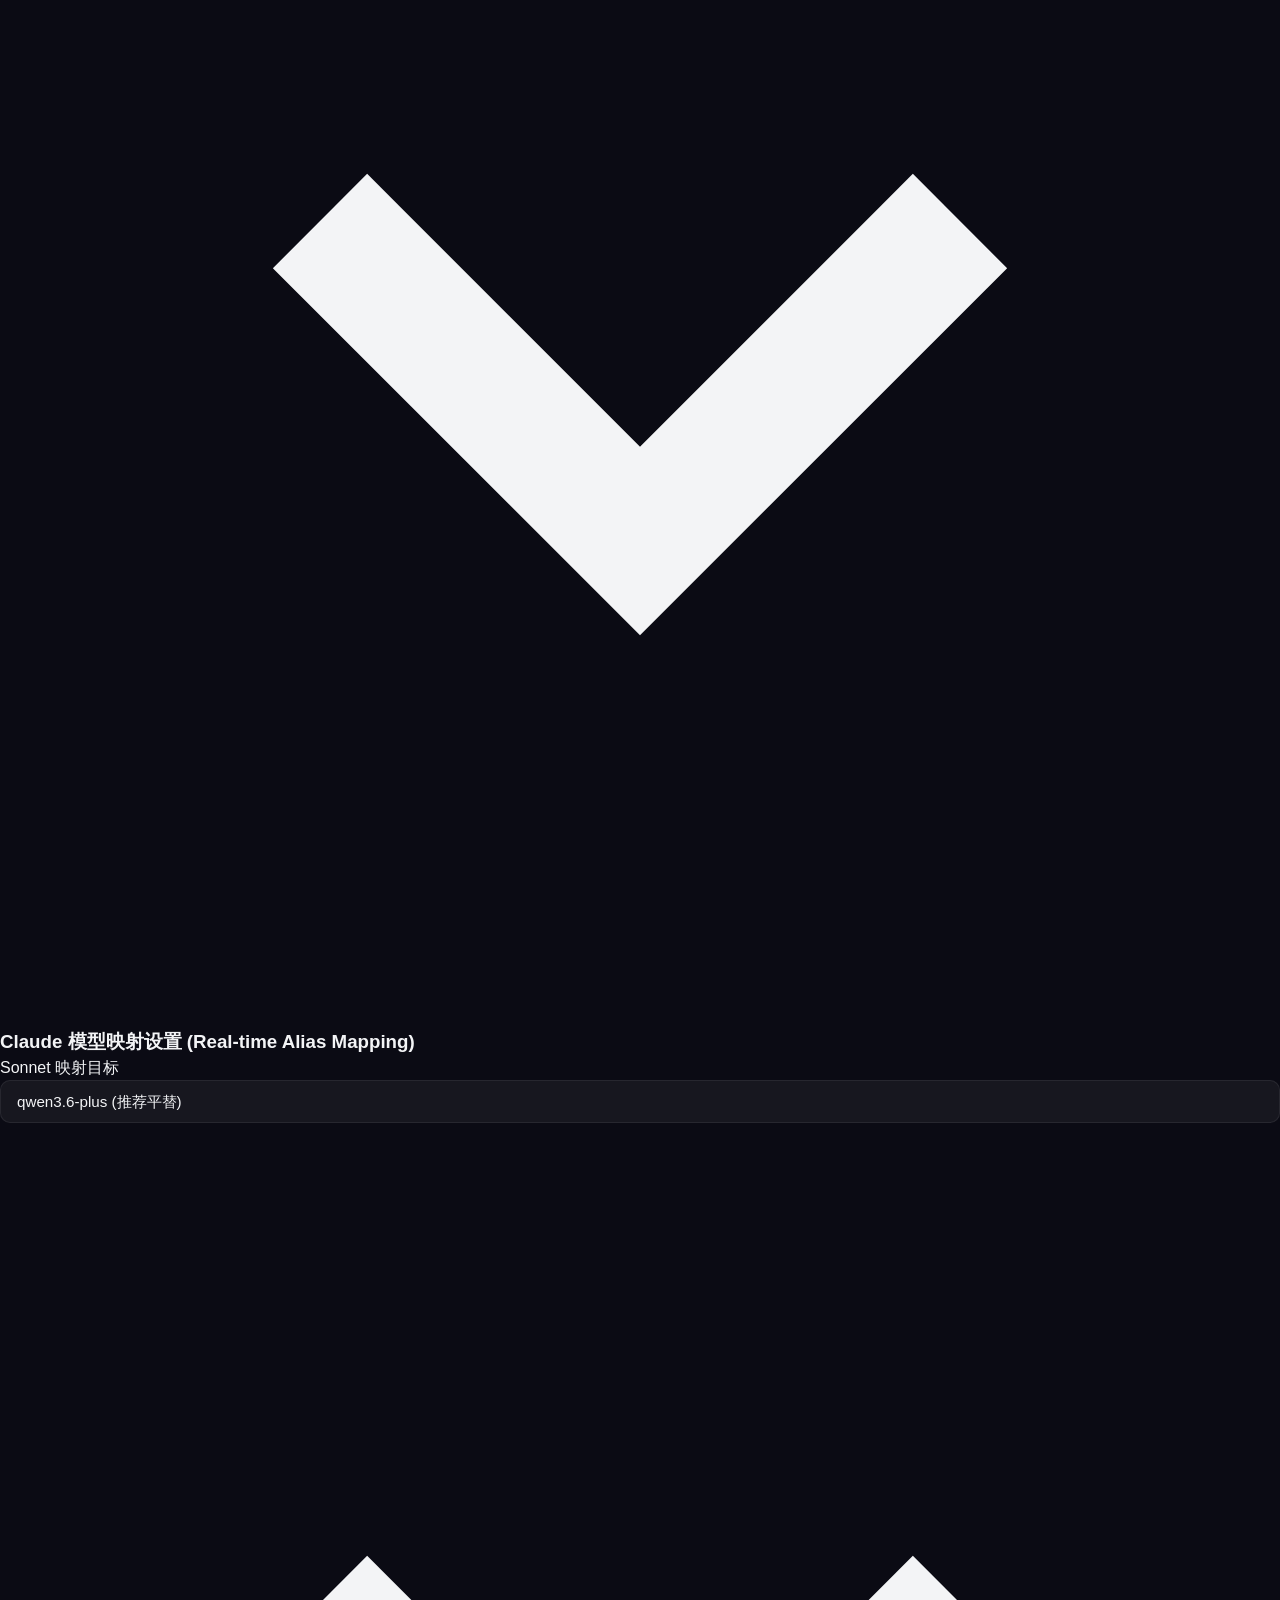
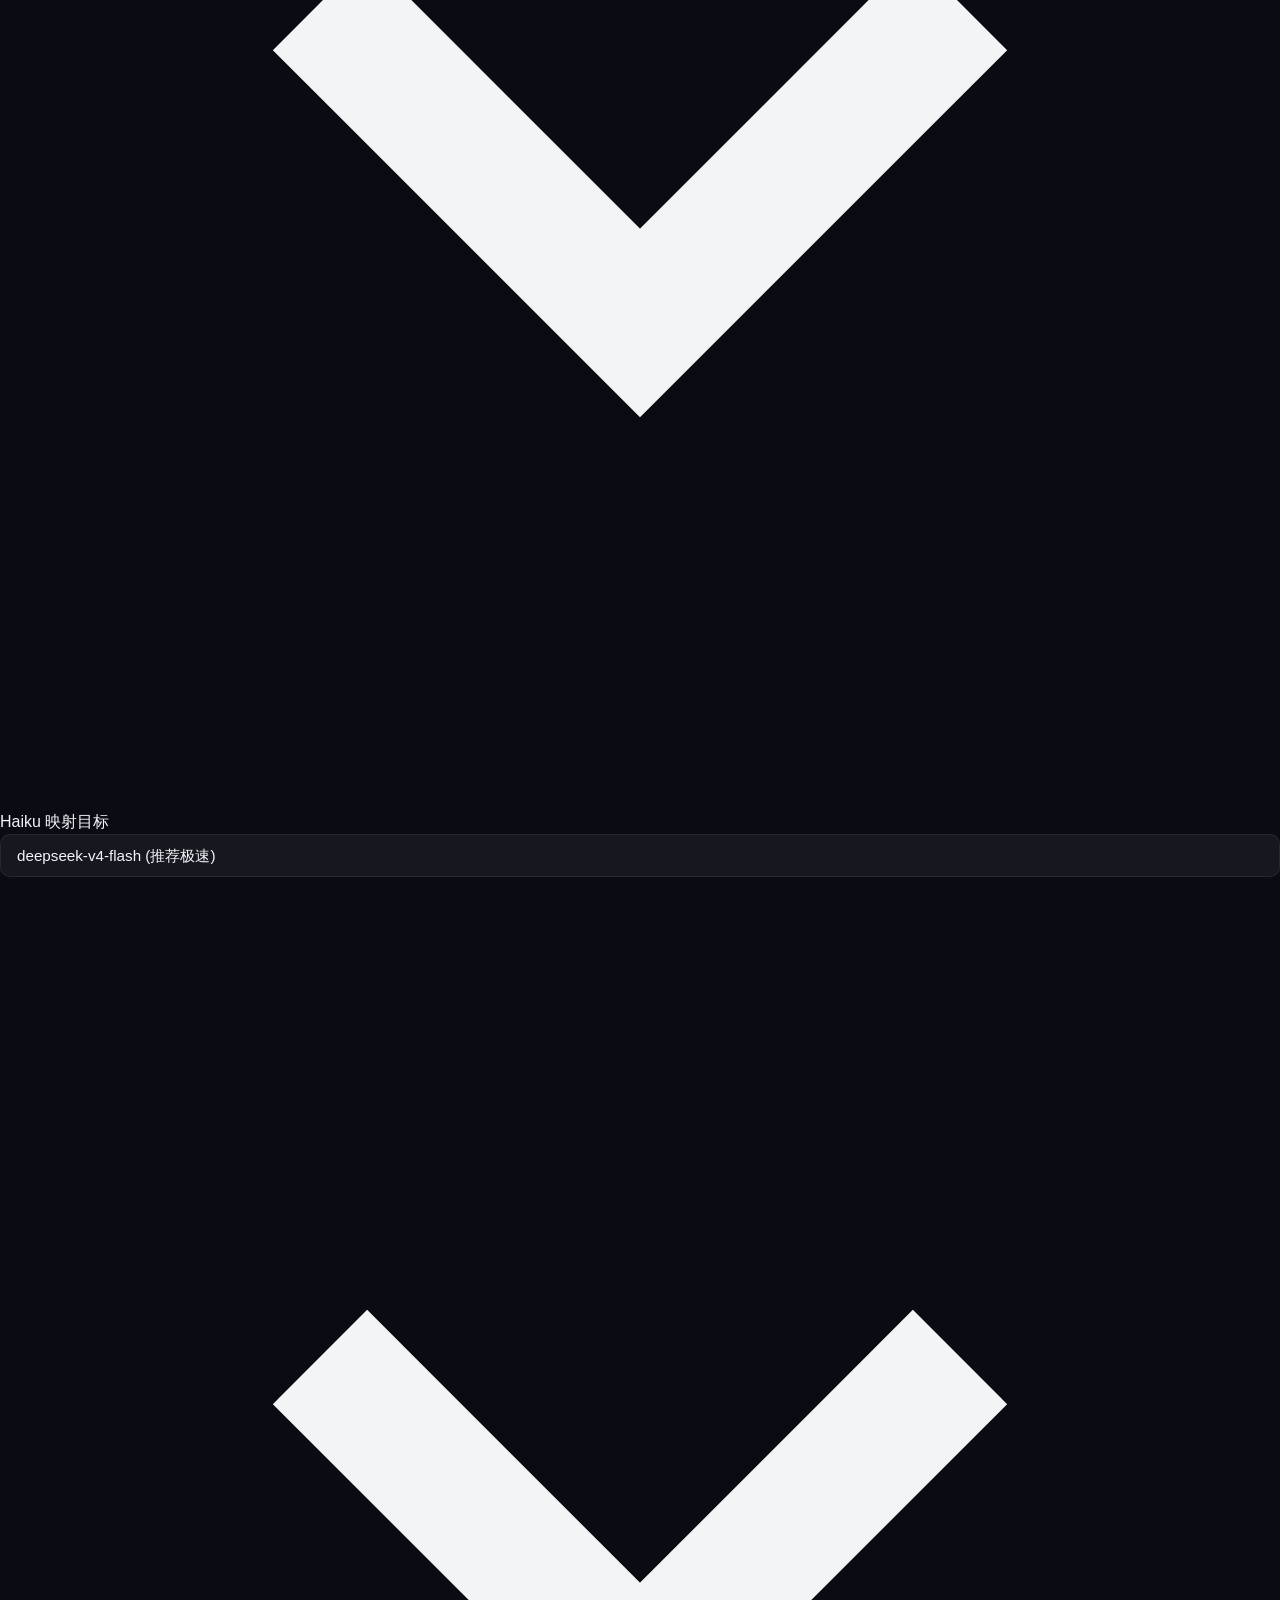
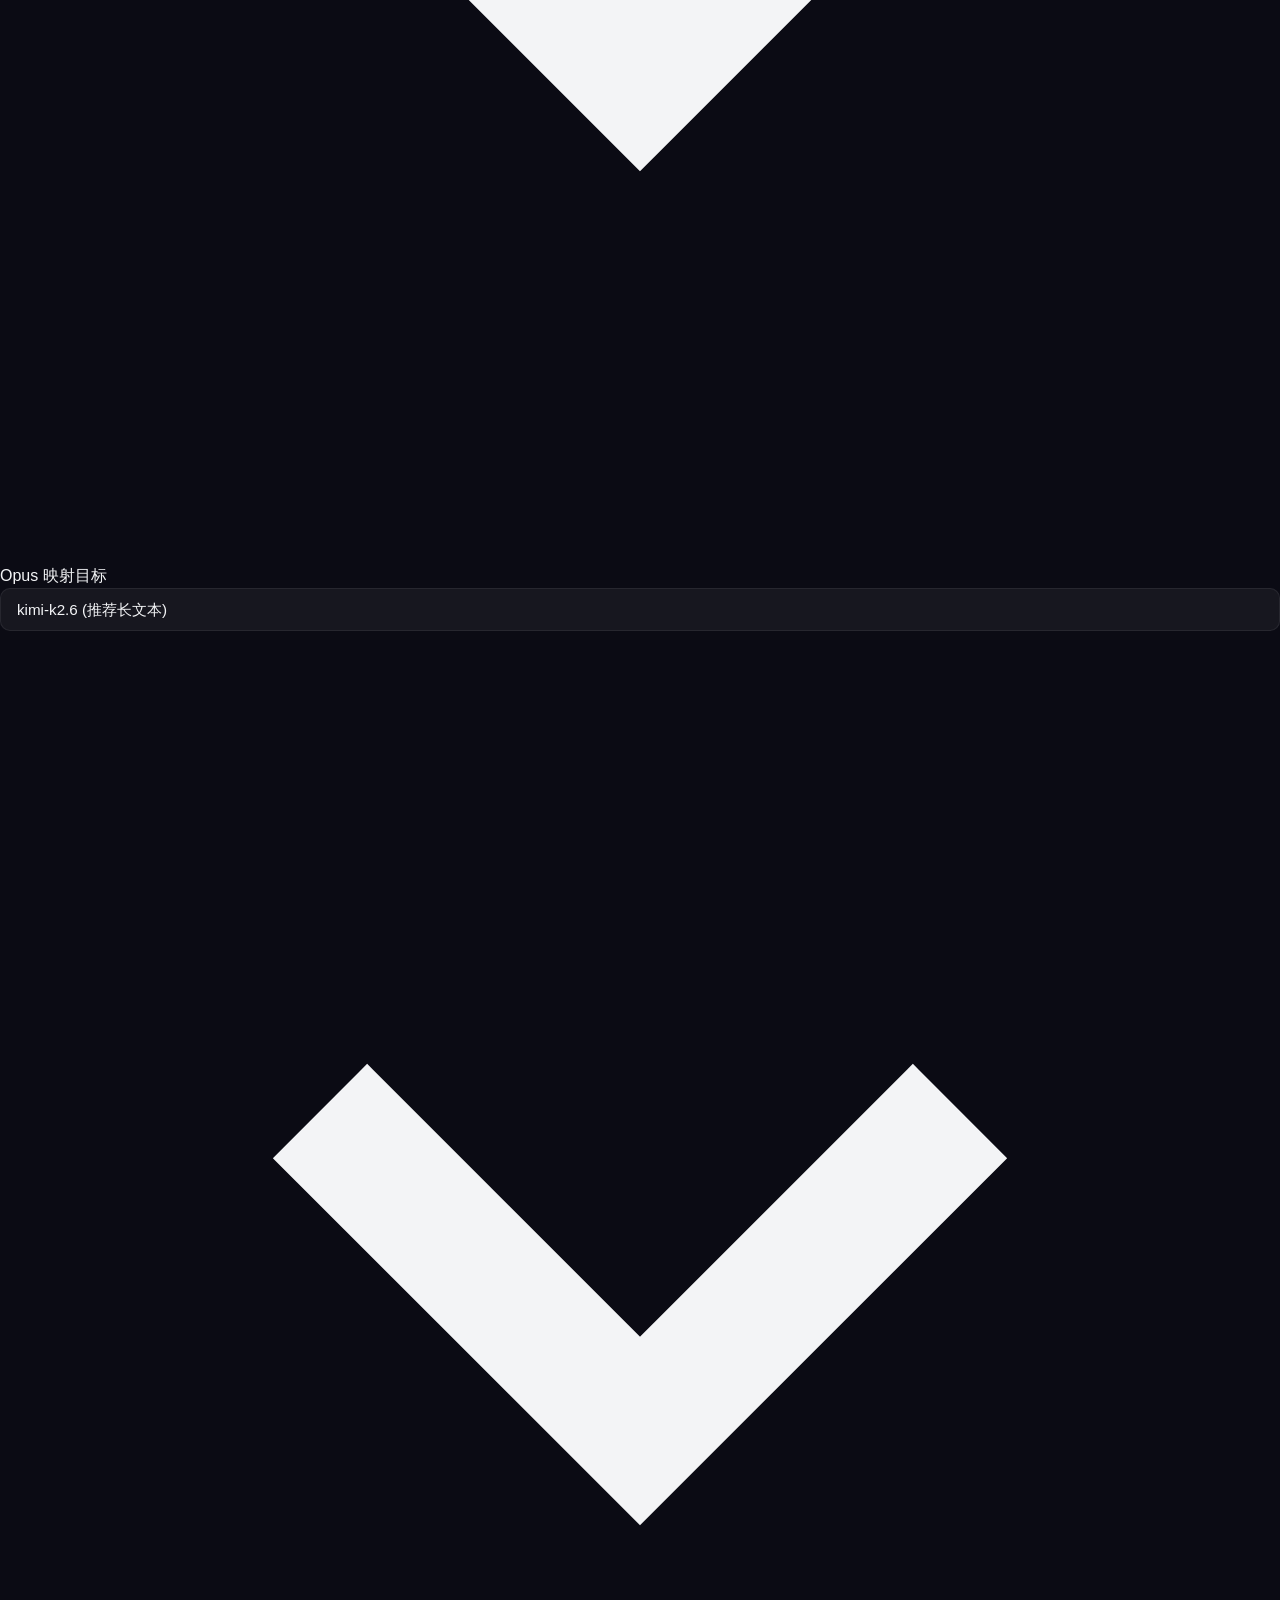
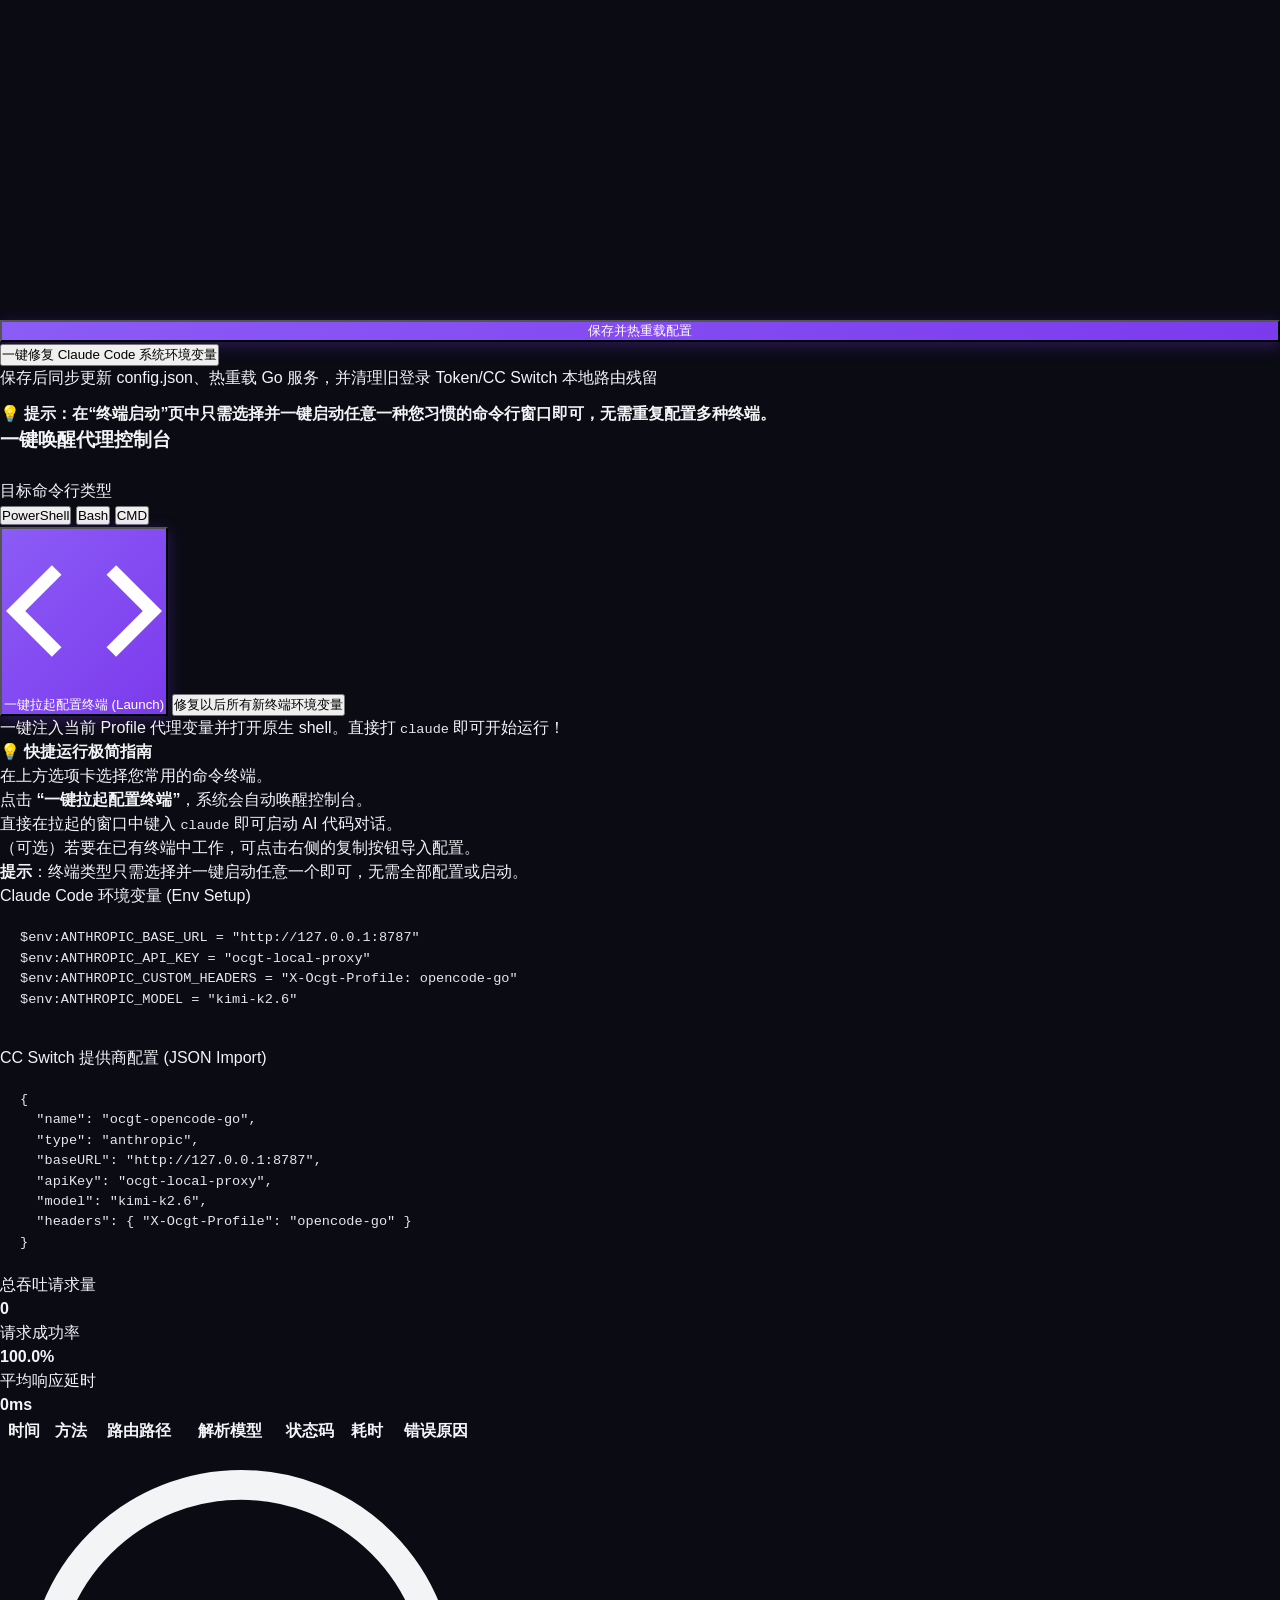
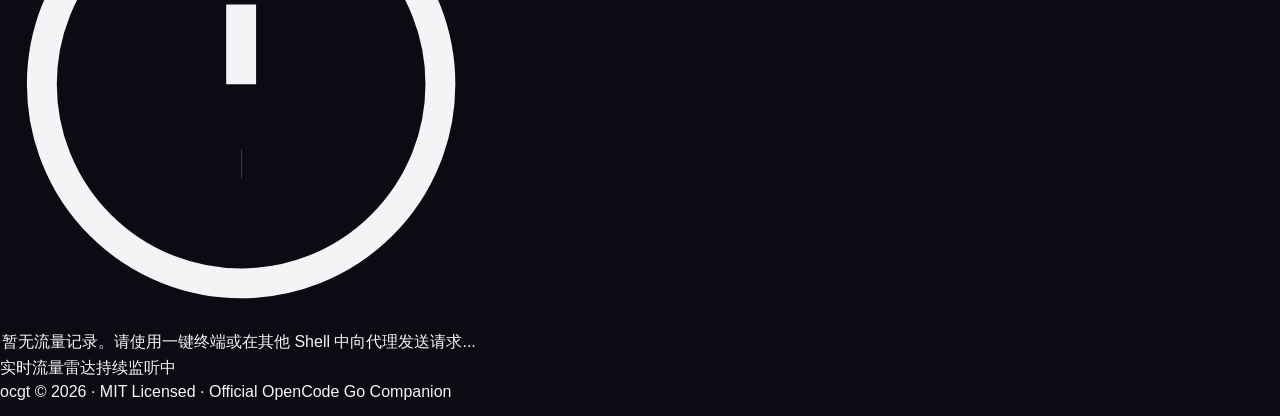
==== commit 03079aab: "fix: optimize Claude Code thinking proxy UX" ====
--- a/internal/proxy/web/index.html
+++ b/internal/proxy/web/index.html
@@ -3,213 +3,411 @@
 <head>
     <meta charset="UTF-8">
     <meta name="viewport" content="width=device-width, initial-scale=1.0">
-    <title>ocgt - Claude API 兼容性代理控制面板</title>
-    <link rel="preconnect" href="https://fonts.googleapis.com">
-    <link rel="preconnect" href="https://fonts.gstatic.com" crossorigin>
-    <link href="https://fonts.googleapis.com/css2?family=Outfit:wght@300;400;500;600;700&family=JetBrains+Mono:wght@400;500&display=swap" rel="stylesheet">
+    <title>ocgt - Claude API Proxy Dashboard</title>
+    <script>
+        (function() {
+            const savedTheme = localStorage.getItem('theme') || 'light';
+            document.documentElement.setAttribute('data-theme', savedTheme);
+        })();
+    </script>
     <link rel="stylesheet" href="style.css">
 </head>
 <body>
-    <div class="background-glow"></div>
-    
-    <div class="app-container">
-        <!-- 头部导航 -->
-        <header class="glass-header">
-            <div class="brand">
+    <div class="app">
+        <!-- 1. 左侧 Sidebar 导航栏 -->
+        <aside class="sidebar">
+            <div class="sidebar-brand">
                 <div class="logo">
                     <svg viewBox="0 0 24 24" fill="none" stroke="currentColor" stroke-width="2">
                         <path d="M12 2L2 7l10 5 10-5-10-5zM2 17l10 5 10-5M2 12l10 5 10-5"/>
                     </svg>
                 </div>
-                <div class="brand-text">
-                    <h1>ocgt <span class="badge">v0.1.4</span></h1>
-                    <p>Claude Code & OpenCode Go Proxy</p>
+                <div class="brand-title">
+                    <h1>ocgt</h1>
+                    <span class="version">v0.1.4</span>
                 </div>
             </div>
-            <div class="status-indicator">
-                <span class="status-dot pulsing"></span>
-                <span class="status-text">代理服务正常运行中</span>
+            
+            <nav class="sidebar-menu">
+                <button class="nav-item active" id="btn-nav-dashboard" data-view="dashboard">
+                    <svg viewBox="0 0 24 24" fill="none" stroke="currentColor" stroke-width="2"><rect x="3" y="3" width="18" height="18" rx="2"/><line x1="9" y1="3" x2="9" y2="21"/></svg>
+                    <span>系统状态</span>
+                </button>
+                <button class="nav-item" id="btn-nav-settings" data-view="settings">
+                    <svg viewBox="0 0 24 24" fill="none" stroke="currentColor" stroke-width="2"><path d="M12.22 2h-.44a2 2 0 0 0-2 2v.18a2 2 0 0 1-1 1.73l-.43.25a2 2 0 0 1-2 0l-.15-.08a2 2 0 0 0-2.73.73l-.22.38a2 2 0 0 0 .73 2.73l.15.1a2 2 0 0 1 1 1.72v.51a2 2 0 0 1-1 1.74l-.15.09a2 2 0 0 0-.73 2.73l.22.38a2 2 0 0 0 2.73.73l.15-.08a2 2 0 0 1 2 0l.43.25a2 2 0 0 1 1 1.73V20a2 2 0 0 0 2 2h.44a2 2 0 0 0 2-2v-.18a2 2 0 0 1 1-1.73l.43-.25a2 2 0 0 1 2 0l.15.08a2 2 0 0 0 2.73-.73l.22-.39a2 2 0 0 0-.73-2.73l-.15-.08a2 2 0 0 1-1-1.74v-.5a2 2 0 0 1 1-1.74l.15-.1a2 2 0 0 0 .73-2.73l-.22-.38a2 2 0 0 0-2.73-.73l-.15.08a2 2 0 0 1-2 0l-.43-.25a2 2 0 0 1-1-1.73V4a2 2 0 0 0-2-2z"/><circle cx="12" cy="12" r="3"/></svg>
+                    <span>配置管理</span>
+                </button>
+                <button class="nav-item" id="btn-nav-terminal" data-view="terminal">
+                    <svg viewBox="0 0 24 24" fill="none" stroke="currentColor" stroke-width="2"><polyline points="4 17 10 11 4 5"/><line x1="12" y1="19" x2="20" y2="19"/></svg>
+                    <span>终端启动</span>
+                </button>
+                <button class="nav-item" id="btn-nav-history" data-view="history">
+                    <svg viewBox="0 0 24 24" fill="none" stroke="currentColor" stroke-width="2"><polygon points="12 2 2 7 12 12 22 7 12 2"/><polyline points="2 17 12 22 22 17"/><polyline points="2 12 12 17 22 12"/></svg>
+                    <span>流量监控</span>
+                </button>
+            </nav>
+            
+            <div class="sidebar-footer">
+                <div class="status-pill" id="statusPill">
+                    <span class="status-dot pulse"></span>
+                    <span>代理运行中</span>
+                </div>
+                <button class="theme-toggle-btn" id="themeToggleBtn" title="切换主题">
+                    <svg class="sun-icon" viewBox="0 0 24 24" fill="none" stroke="currentColor" stroke-width="2"><circle cx="12" cy="12" r="5"/><line x1="12" y1="1" x2="12" y2="3"/><line x1="12" y1="21" x2="12" y2="23"/><line x1="4.22" y1="4.22" x2="5.64" y2="5.64"/><line x1="18.36" y1="18.36" x2="19.78" y2="19.78"/><line x1="1" y1="12" x2="3" y2="12"/><line x1="21" y1="12" x2="23" y2="12"/><line x1="4.22" y1="19.78" x2="5.64" y2="18.36"/><line x1="18.36" y1="5.64" x2="19.78" y2="4.22"/></svg>
+                    <svg class="moon-icon" viewBox="0 0 24 24" fill="none" stroke="currentColor" stroke-width="2"><path d="M21 12.79A9 9 0 1 1 11.21 3 7 7 0 0 0 21 12.79z"/></svg>
+                </button>
             </div>
-        </header>
-
-        <!-- 主体网格布局 -->
-        <main class="dashboard-grid">
-            
-            <!-- 左栏：基本状态与配置 -->
-            <section class="grid-col-left">
-                
-                <!-- 卡片：系统状态 -->
-                <div class="glass-card status-card">
-                    <h2 class="card-title">
-                        <svg viewBox="0 0 24 24" fill="none" stroke="currentColor" stroke-width="2" class="icon"><rect x="3" y="3" width="18" height="18" rx="2" ry="2"></rect><line x1="9" y1="3" x2="9" y2="21"></line></svg>
-                        系统状态总览
-                    </h2>
-                    <div class="status-list">
-                        <div class="status-item">
-                            <span class="label">监听地址</span>
-                            <span class="value" id="status-listen">-</span>
-                        </div>
-                        <div class="status-item">
-                            <span class="label">上游 API 地址</span>
-                            <span class="value" id="status-upstream">-</span>
-                        </div>
-                        <div class="status-item">
-                            <span class="label">活跃 Profile</span>
-                            <span class="value" id="status-profile">-</span>
-                        </div>
-                        <div class="status-item">
-                            <span class="label">默认大模型</span>
-                            <span class="value font-mono" id="status-model">-</span>
-                        </div>
-                        <div class="status-item">
-                            <span class="label">请求超时</span>
-                            <span class="value font-mono" id="status-timeout">-</span>
-                        </div>
-                        <div class="status-item full-width">
-                            <span class="label">配置文件路径</span>
-                            <span class="value font-mono file-path" id="status-config-path">-</span>
-                        </div>
+        </aside>
+
+        <!-- 2. 右侧 Main Content 主面板 -->
+        <main class="main-content">
+            <!-- 头部状态栏 -->
+            <header class="main-header">
+                <div class="header-left">
+                    <h2 class="view-title" id="current-view-title">系统状态监控</h2>
+                    <p class="view-subtitle" id="current-view-subtitle">查看当前代理服务运行指标与后台状态</p>
+                </div>
+                <div class="header-right">
+                    <div class="uptime-badge">
+                        <span class="pulse-dot"></span>
+                        <span>服务正常</span>
                     </div>
                 </div>
-
-                <!-- 卡片：Profile与密钥管理 -->
-                <div class="glass-card config-card">
-                    <h2 class="card-title">
-                        <svg viewBox="0 0 24 24" fill="none" stroke="currentColor" stroke-width="2" class="icon"><path d="M12.22 2h-.44a2 2 0 0 0-2 2v.18a2 2 0 0 1-1 1.73l-.43.25a2 2 0 0 1-2 0l-.15-.08a2 2 0 0 0-2.73.73l-.22.38a2 2 0 0 0 .73 2.73l.15.1a2 2 0 0 1 1 1.72v.51a2 2 0 0 1-1 1.74l-.15.09a2 2 0 0 0-.73 2.73l.22.38a2 2 0 0 0 2.73.73l.15-.08a2 2 0 0 1 2 0l.43.25a2 2 0 0 1 1 1.73V20a2 2 0 0 0 2 2h.44a2 2 0 0 0 2-2v-.18a2 2 0 0 1 1-1.73l.43-.25a2 2 0 0 1 2 0l.15.08a2 2 0 0 0 2.73-.73l.22-.39a2 2 0 0 0-.73-2.73l-.15-.08a2 2 0 0 1-1-1.74v-.5a2 2 0 0 1 1-1.74l.15-.1a2 2 0 0 0 .73-2.73l-.22-.38a2 2 0 0 0-2.73-.73l-.15.08a2 2 0 0 1-2 0l-.43-.25a2 2 0 0 1-1-1.73V4a2 2 0 0 0-2-2z"></path><circle cx="12" cy="12" r="3"></circle></svg>
-                        配置与密钥管理
-                    </h2>
-                    
-                    <div class="form-group">
-                        <label for="profile-select">选择当前活跃 Profile</label>
-                        <div class="custom-select-wrapper">
-                            <select id="profile-select">
-                                <!-- 由 JS 填充 -->
-                            </select>
+            </header>
+
+            <!-- 核心视图工作区 (单页容器) -->
+            <div class="view-container">
+                
+                <!-- 🏠 视图 1：系统状态概览 (Dashboard) -->
+                <section class="view active" id="view-dashboard">
+                    <div class="dashboard-grid">
+                        <div class="stat-card">
+                            <div class="stat-icon"><svg viewBox="0 0 24 24" fill="none" stroke="currentColor" stroke-width="2"><circle cx="12" cy="12" r="10"/><line x1="2" y1="12" x2="22" y2="12"/><path d="M12 2a15.3 15.3 0 0 1 4 10 15.3 15.3 0 0 1-4 10 15.3 15.3 0 0 1-4-10 15.3 15.3 0 0 1 4-10z"/></svg></div>
+                            <div class="stat-info">
+                                <span class="stat-label">监听地址</span>
+                                <h3 class="stat-value" id="status-listen">-</h3>
+                            </div>
+                        </div>
+                        <div class="stat-card">
+                            <div class="stat-icon"><svg viewBox="0 0 24 24" fill="none" stroke="currentColor" stroke-width="2"><path d="M23 12a11.05 11.05 0 0 0-22 0zm-5 0a3 3 0 1 1-6 0 3 3 0 0 1 6 0z"/></svg></div>
+                            <div class="stat-info">
+                                <span class="stat-label">上游 API 节点</span>
+                                <h3 class="stat-value" id="status-upstream">-</h3>
+                            </div>
+                        </div>
+                        <div class="stat-card">
+                            <div class="stat-icon"><svg viewBox="0 0 24 24" fill="none" stroke="currentColor" stroke-width="2"><circle cx="12" cy="12" r="10"/><polyline points="12 6 12 12 16 14"/></svg></div>
+                            <div class="stat-info">
+                                <span class="stat-label">请求超时</span>
+                                <h3 class="stat-value" id="status-timeout">-</h3>
+                            </div>
+                        </div>
+                        <div class="stat-card">
+                            <div class="stat-icon"><svg viewBox="0 0 24 24" fill="none" stroke="currentColor" stroke-width="2"><circle cx="7.5" cy="15.5" r="5.5"/><path d="M12 12l8-8"/><path d="M17 4h3v3"/></svg></div>
+                            <div class="stat-info">
+                                <span class="stat-label">API Key 状态</span>
+                                <h3 class="stat-value" id="status-api-key">-</h3>
+                            </div>
+                        </div>
+                        <div class="stat-card">
+                            <div class="stat-icon"><svg viewBox="0 0 24 24" fill="none" stroke="currentColor" stroke-width="2"><rect x="3" y="11" width="18" height="11" rx="2" ry="2"/><path d="M7 11V7a5 5 0 0 1 10 0v4"/></svg></div>
+                            <div class="stat-info">
+                                <span class="stat-label">本地认证</span>
+                                <h3 class="stat-value" id="status-auth">-</h3>
+                            </div>
+                        </div>
+                        <div class="stat-card">
+                            <div class="stat-icon"><svg viewBox="0 0 24 24" fill="none" stroke="currentColor" stroke-width="2"><path d="M20 21v-2a4 4 0 0 0-4-4H8a4 4 0 0 0-4 4v2"/><circle cx="12" cy="7" r="4"/></svg></div>
+                            <div class="stat-info">
+                                <span class="stat-label">当前活跃 Profile</span>
+                                <h3 class="stat-value" id="status-profile">-</h3>
+                            </div>
+                        </div>
+                        <div class="stat-card">
+                            <div class="stat-icon"><svg viewBox="0 0 24 24" fill="none" stroke="currentColor" stroke-width="2"><polygon points="12 2 2 7 12 12 22 7 12 2"/><polyline points="2 17 12 22 22 17"/><polyline points="2 12 12 17 22 12"/></svg></div>
+                            <div class="stat-info">
+                                <span class="stat-label">默认解析模型</span>
+                                <h3 class="stat-value mono" id="status-model">-</h3>
+                            </div>
+                        </div>
+                        <div class="stat-card span-all" style="justify-content: space-between; align-items: center;">
+                            <div style="display: flex; align-items: center; gap: 20px; overflow: hidden; flex: 1;">
+                                <div class="stat-icon"><svg viewBox="0 0 24 24" fill="none" stroke="currentColor" stroke-width="2"><path d="M14 2H6a2 2 0 0 0-2 2v16a2 2 0 0 0 2 2h12a2 2 0 0 0 2-2V8z"/><polyline points="14 2 14 8 20 8"/></svg></div>
+                                <div class="stat-info" style="overflow: hidden; flex: 1;">
+                                    <span class="stat-label">本地配置文件路径</span>
+                                    <h3 class="stat-value mono path-text" id="status-config-path">-</h3>
+                                </div>
+                            </div>
+                            <button class="btn-primary" id="open-config-btn" style="height: 36px; padding: 0 16px; font-size: 12px; flex-shrink: 0; margin-left: 16px; white-space: nowrap;">打开所在文件夹</button>
                         </div>
                     </div>
-
-                    <div class="form-group">
-                        <label for="api-key-input">更新 OpenCode Go API Key</label>
-                        <div class="input-with-action">
-                            <div class="password-wrapper">
-                                <input type="password" id="api-key-input" placeholder="输入密钥（例如：sk-...）">
-                                <button class="toggle-password" type="button" id="toggle-key-visibility">
-                                    <svg viewBox="0 0 24 24" fill="none" stroke="currentColor" stroke-width="2" class="eye-icon"><path d="M1 12s4-8 11-8 11 8 11 8-4 8-11 8-11-8-11-8z"></path><circle cx="12" cy="12" r="3"></circle></svg>
+                </section>
+
+                <!-- ⚙️ 视图 2：配置中心 (Settings) -->
+                <section class="view" id="view-settings">
+                    <div class="card settings-card">
+                        <h2 class="card-title">一键配置管理中心</h2>
+                        <div class="field-row">
+                            <div class="field">
+                                <label for="profile-select">当前配置 Profile</label>
+                                <div class="select-wrap">
+                                    <select id="profile-select"></select>
+                                    <svg class="select-arrow" viewBox="0 0 24 24" fill="none" stroke="currentColor" stroke-width="2.5"><polyline points="6 9 12 15 18 9"/></svg>
+                                </div>
+                            </div>
+                            <div class="field">
+                                <label for="default-model-input">全局默认模型 (Default Model)</label>
+                                <div class="select-wrap">
+                                    <select id="default-model-input">
+                                        <option value="kimi-k2.6">kimi-k2.6 (推荐 - Kimi 旗舰)</option>
+                                        <option value="kimi-k2.5">kimi-k2.5</option>
+                                        <option value="qwen3.6-plus">qwen3.6-plus (通义千问高效)</option>
+                                        <option value="qwen3.5-plus">qwen3.5-plus</option>
+                                        <option value="deepseek-v4-pro">deepseek-v4-pro (深度求索通用)</option>
+                                        <option value="deepseek-v4-flash">deepseek-v4-flash (极速模型)</option>
+                                        <option value="glm-5.1">glm-5.1 (智谱旗舰)</option>
+                                        <option value="glm-5">glm-5</option>
+                                        <option value="hy3-preview">hy3-preview (混元预览)</option>
+                                        <option value="mimo-v2.5-pro">mimo-v2.5-pro</option>
+                                        <option value="mimo-v2.5">mimo-v2.5</option>
+                                        <option value="minimax-m2.7">minimax-m2.7</option>
+                                        <option value="custom">-- 自定义模型 --</option>
+                                    </select>
+                                    <svg class="select-arrow" viewBox="0 0 24 24" fill="none" stroke="currentColor" stroke-width="2.5"><polyline points="6 9 12 15 18 9"/></svg>
+                                </div>
+                            </div>
+                        </div>
+                        <div class="field">
+                            <label for="api-key-input">OpenCode Go API Key (代理密钥)</label>
+                            <div class="input-wrap">
+                                <input type="password" id="api-key-input" placeholder="请输入您的 sk-... 密钥">
+                                <button class="eye-btn" type="button" id="toggle-key-visibility" title="切换明文">
+                                    <svg viewBox="0 0 24 24" fill="none" stroke="currentColor" stroke-width="2"><path d="M1 12s4-8 11-8 11 8 11 8-4 8-11 8-11-8-11-8z"/><circle cx="12" cy="12" r="3"/></svg>
                                 </button>
                             </div>
-                            <button class="btn btn-primary" id="save-key-btn">
-                                <span>保存密钥</span>
-                            </button>
-                        </div>
-                        <p class="input-tip">保存密钥将直接同步写入本地的 `config.json` 配置文件。</p>
+                        </div>
+                        <div class="field">
+                            <label for="timeout-input">请求超时检查 (秒，1-3600)</label>
+                            <input type="number" id="timeout-input" min="1" max="3600" step="1" placeholder="300">
+                        </div>
+                        <div class="field">
+                            <label for="thinking-budget-input">思考强度</label>
+                            <div class="select-wrap">
+                                <select id="thinking-budget-input">
+                                    <option value="256">快速 · 低延迟</option>
+                                    <option value="512">均衡 · 推荐</option>
+                                    <option value="1024">深度 · 复杂任务</option>
+                                    <option value="2048">强力 · 重构排错</option>
+                                    <option value="-1">关闭思考</option>
+                                </select>
+                                <svg class="select-arrow" viewBox="0 0 24 24" fill="none" stroke="currentColor" stroke-width="2.5"><polyline points="6 9 12 15 18 9"/></svg>
+                            </div>
+                        </div>
+                        
+                        <div class="mapping-section">
+                            <h3 class="section-subtitle">Claude 模型映射设置 (Real-time Alias Mapping)</h3>
+                            <div class="mapping-grid">
+                                <div class="field">
+                                    <label for="mapping-sonnet-input">Sonnet 映射目标</label>
+                                    <div class="select-wrap">
+                                        <select id="mapping-sonnet-input">
+                                            <option value="qwen3.6-plus">qwen3.6-plus (推荐平替)</option>
+                                            <option value="kimi-k2.6">kimi-k2.6</option>
+                                            <option value="deepseek-v4-pro">deepseek-v4-pro</option>
+                                            <option value="glm-5.1">glm-5.1</option>
+                                            <option value="mimo-v2.5-pro">mimo-v2.5-pro</option>
+                                            <option value="minimax-m2.7">minimax-m2.7</option>
+                                            <option value="custom">-- 自定义模型 --</option>
+                                        </select>
+                                        <svg class="select-arrow" viewBox="0 0 24 24" fill="none" stroke="currentColor" stroke-width="2.5"><polyline points="6 9 12 15 18 9"/></svg>
+                                    </div>
+                                </div>
+                                <div class="field">
+                                    <label for="mapping-haiku-input">Haiku 映射目标</label>
+                                    <div class="select-wrap">
+                                        <select id="mapping-haiku-input">
+                                            <option value="deepseek-v4-flash">deepseek-v4-flash (推荐极速)</option>
+                                            <option value="qwen3.5-plus">qwen3.5-plus</option>
+                                            <option value="mimo-v2.5">mimo-v2.5</option>
+                                            <option value="kimi-k2.5">kimi-k2.5</option>
+                                            <option value="glm-5">glm-5</option>
+                                            <option value="custom">-- 自定义模型 --</option>
+                                        </select>
+                                        <svg class="select-arrow" viewBox="0 0 24 24" fill="none" stroke="currentColor" stroke-width="2.5"><polyline points="6 9 12 15 18 9"/></svg>
+                                    </div>
+                                </div>
+                                <div class="field">
+                                    <label for="mapping-opus-input">Opus 映射目标</label>
+                                    <div class="select-wrap">
+                                        <select id="mapping-opus-input">
+                                            <option value="kimi-k2.6">kimi-k2.6 (推荐长文本)</option>
+                                            <option value="qwen3.6-plus">qwen3.6-plus</option>
+                                            <option value="deepseek-v4-pro">deepseek-v4-pro</option>
+                                            <option value="glm-5.1">glm-5.1</option>
+                                            <option value="mimo-v2.5-pro">mimo-v2.5-pro</option>
+                                            <option value="minimax-m2.7">minimax-m2.7</option>
+                                            <option value="custom">-- 自定义模型 --</option>
+                                        </select>
+                                        <svg class="select-arrow" viewBox="0 0 24 24" fill="none" stroke="currentColor" stroke-width="2.5"><polyline points="6 9 12 15 18 9"/></svg>
+                                    </div>
+                                </div>
+                            </div>
+                        </div>
+                        
+                        <div class="config-actions">
+                            <button class="btn-primary" id="save-all-config-btn" style="width: 100%;">保存并热重载配置</button>
+                            <button class="btn-secondary full-action-btn" id="install-env-btn" type="button">一键修复 Claude Code 系统环境变量</button>
+                            <p class="hint">保存后同步更新 config.json、热重载 Go 服务，并清理旧登录 Token/CC Switch 本地路由残留</p>
+                            <p class="hint" style="margin-top: 12px; color: var(--accent); font-weight: 600;">💡 提示：在“终端启动”页中只需选择并一键启动任意一种您习惯的命令行窗口即可，无需重复配置多种终端。</p>
+                        </div>
                     </div>
-                </div>
-            </section>
-
-            <!-- 右栏：配置与集成助手 -->
-            <section class="grid-col-right">
-                
-                <!-- 卡片：环境集成助手 -->
-                <div class="glass-card env-card">
-                    <div class="card-header-tabs">
-                        <h2 class="card-title">
-                            <svg viewBox="0 0 24 24" fill="none" stroke="currentColor" stroke-width="2" class="icon"><polyline points="4 17 10 11 4 5"></polyline><line x1="12" y1="19" x2="20" y2="19"></line></svg>
-                            Claude Code 环境配置
-                        </h2>
-                        <div class="tabs" id="shell-tabs">
-                            <button class="tab-btn active" data-shell="powershell">PowerShell</button>
-                            <button class="tab-btn" data-shell="bash">Bash</button>
-                            <button class="tab-btn" data-shell="cmd">CMD</button>
-                        </div>
-                    </div>
-                    
-                    <div class="code-container">
-                        <pre><code id="env-code-block" class="language-powershell">$env:ANTHROPIC_BASE_URL = "http://127.0.0.1:8787"
+                </section>
+
+                <!-- 💻 视图 3：终端拉起 & 变量导入 (Terminal) -->
+                <section class="view" id="view-terminal">
+                    <div class="terminal-layout">
+                        <!-- 左栏：一键终端启动 -->
+                        <div class="terminal-left">
+                            <div class="card terminal-card">
+                                <h2 class="card-title">一键唤醒代理控制台</h2>
+                                <div class="shell-tabs-container">
+                                    <label class="field-title-label">目标命令行类型</label>
+                                    <div class="shell-tabs" id="shell-tabs">
+                                        <button class="shell-tab active" data-shell="powershell">PowerShell</button>
+                                        <button class="shell-tab" data-shell="bash">Bash</button>
+                                        <button class="shell-tab" data-shell="cmd">CMD</button>
+                                    </div>
+                                </div>
+                                
+                                <div class="launch-action-zone">
+                                    <button class="btn-primary btn-launch-terminal" id="launch-terminal-btn">
+                                        <svg class="launch-icon" viewBox="0 0 24 24" fill="none" stroke="currentColor" stroke-width="2"><polyline points="16 18 22 12 16 6"/><polyline points="8 6 2 12 8 18"/></svg>
+                                        一键拉起配置终端 (Launch)
+                                    </button>
+                                    <button class="btn-secondary full-action-btn" id="install-env-terminal-btn" type="button">修复以后所有新终端环境变量</button>
+                                    <p class="hint">一键注入当前 Profile 代理变量并打开原生 shell。直接打 <code>claude</code> 即可开始运行！</p>
+                                </div>
+
+                                <div class="guide-box">
+                                    <h4>💡 快捷运行极简指南</h4>
+                                    <ol class="guide-list">
+                                        <li>在上方选项卡选择您常用的命令终端。</li>
+                                        <li>点击 <b>“一键拉起配置终端”</b>，系统会自动唤醒控制台。</li>
+                                        <li>直接在拉起的窗口中键入 <code>claude</code> 即可启动 AI 代码对话。</li>
+                                        <li>（可选）若要在已有终端中工作，可点击右侧的复制按钮导入配置。</li>
+                                        <li><b>提示</b>：终端类型只需选择并一键启动任意一个即可，无需全部配置或启动。</li>
+                                    </ol>
+                                </div>
+                            </div>
+                        </div>
+                        
+                        <!-- 右栏：环境变量展示（完美解决重叠问题） -->
+                        <div class="terminal-right">
+                            <div class="card code-card">
+                                <div class="code-header">
+                                    <span class="code-title">Claude Code 环境变量 (Env Setup)</span>
+                                    <button class="copy-btn" id="copy-env-btn">
+                                        <svg viewBox="0 0 24 24" fill="none" stroke="currentColor" stroke-width="2"><rect x="9" y="9" width="13" height="13" rx="2"/><path d="M5 15H4a2 2 0 0 1-2-2V4a2 2 0 0 1 2-2h9a2 2 0 0 1 2 2v1"/></svg>
+                                        <span>复制</span>
+                                    </button>
+                                </div>
+                                <div class="code-body">
+                                    <pre id="env-code-pre"><code id="env-code-block">$env:ANTHROPIC_BASE_URL = "http://127.0.0.1:8787"
 $env:ANTHROPIC_API_KEY = "ocgt-local-proxy"
 $env:ANTHROPIC_CUSTOM_HEADERS = "X-Ocgt-Profile: opencode-go"
 $env:ANTHROPIC_MODEL = "kimi-k2.6"</code></pre>
-                        <button class="copy-btn" id="copy-env-btn">
-                            <svg viewBox="0 0 24 24" fill="none" stroke="currentColor" stroke-width="2"><rect x="9" y="9" width="13" height="13" rx="2" ry="2"></rect><path d="M5 15H4a2 2 0 0 1-2-2V4a2 2 0 0 1 2-2h9a2 2 0 0 1 2 2v1"></path></svg>
-                            <span>复制命令</span>
-                        </button>
-                    </div>
-                    <p class="card-tip">在你的开发终端中执行上述配置命令，然后运行 `claude` 即可通过本地代理发起请求。</p>
-                </div>
-
-                <!-- 卡片：CC Switch 配置 -->
-                <div class="glass-card ccswitch-card">
-                    <h2 class="card-title">
-                        <svg viewBox="0 0 24 24" fill="none" stroke="currentColor" stroke-width="2" class="icon"><polygon points="12 2 2 7 12 12 22 7 12 2"></polygon><polyline points="2 17 12 22 22 17"></polyline><polyline points="2 12 12 17 22 12"></polyline></svg>
-                        CC Switch 提供商配置
-                    </h2>
-                    
-                    <div class="code-container">
-                        <pre><code id="ccswitch-code-block" class="language-json">{
+                                </div>
+                            </div>
+
+                            <div class="card code-card" style="margin-top: 16px;">
+                                <div class="code-header">
+                                    <span class="code-title">CC Switch 提供商配置 (JSON Import)</span>
+                                    <button class="copy-btn" id="copy-ccswitch-btn">
+                                        <svg viewBox="0 0 24 24" fill="none" stroke="currentColor" stroke-width="2"><rect x="9" y="9" width="13" height="13" rx="2"/><path d="M5 15H4a2 2 0 0 1-2-2V4a2 2 0 0 1 2-2h9a2 2 0 0 1 2 2v1"/></svg>
+                                        <span>复制</span>
+                                    </button>
+                                </div>
+                                <div class="code-body">
+                                    <pre id="ccswitch-code-pre"><code id="ccswitch-code-block">{
   "name": "ocgt-opencode-go",
   "type": "anthropic",
   "baseURL": "http://127.0.0.1:8787",
   "apiKey": "ocgt-local-proxy",
   "model": "kimi-k2.6",
-  "headers": {
-    "X-Ocgt-Profile": "opencode-go"
-  }
+  "headers": { "X-Ocgt-Profile": "opencode-go" }
 }</code></pre>
-                        <button class="copy-btn" id="copy-ccswitch-btn">
-                            <svg viewBox="0 0 24 24" fill="none" stroke="currentColor" stroke-width="2"><rect x="9" y="9" width="13" height="13" rx="2" ry="2"></rect><path d="M5 15H4a2 2 0 0 1-2-2V4a2 2 0 0 1 2-2h9a2 2 0 0 1 2 2v1"></path></svg>
-                            <span>复制 JSON</span>
-                        </button>
+                                </div>
+                            </div>
+                        </div>
                     </div>
-                    <p class="card-tip">你可以将以上 JSON 代码段导入到 CC Switch 客户端的 Provider 配置中。</p>
-                </div>
-            </section>
-        </main>
-
-        <!-- 底部大栏：实时请求历史 -->
-        <section class="glass-card history-card full-width">
-            <div class="card-header-action">
-                <h2 class="card-title">
-                    <svg viewBox="0 0 24 24" fill="none" stroke="currentColor" stroke-width="2" class="icon"><circle cx="12" cy="12" r="10"></circle><polyline points="12 6 12 12 16 14"></polyline></svg>
-                    实时流量监控 (Live Proxy History)
-                </h2>
-                <div class="live-pulse">
-                    <span class="pulse-dot"></span>
-                    实时监听流量中...
-                </div>
+                </section>
+
+                <!-- 📊 视图 4：实时流量监控 (History Logs) -->
+                <section class="view" id="view-history">
+                    <div class="traffic-panel">
+                        <!-- 顶部监控统计卡 -->
+                        <div class="traffic-stats">
+                            <div class="stat-mini-card">
+                                <span class="stat-mini-label">总吞吐请求量</span>
+                                <h4 class="stat-mini-value" id="traffic-stat-total">0</h4>
+                            </div>
+                            <div class="stat-mini-card">
+                                <span class="stat-mini-label">请求成功率</span>
+                                <h4 class="stat-mini-value success" id="traffic-stat-success">100.0%</h4>
+                            </div>
+                            <div class="stat-mini-card">
+                                <span class="stat-mini-label">平均响应延时</span>
+                                <h4 class="stat-mini-value" id="traffic-stat-latency">0ms</h4>
+                            </div>
+                        </div>
+
+                        <!-- 表格监控区域 -->
+                        <div class="traffic-table-container">
+                            <div class="table-wrap">
+                                <table class="data-table">
+                                    <thead>
+                                        <tr>
+                                            <th>时间</th>
+                                            <th>方法</th>
+                                            <th>路由路径</th>
+                                            <th>解析模型</th>
+                                            <th>状态码</th>
+                                            <th>耗时</th>
+                                            <th>错误原因</th>
+                                        </tr>
+                                    </thead>
+                                    <tbody id="history-tbody">
+                                        <tr class="empty-row">
+                                            <td colspan="7">
+                                                <div class="empty-state">
+                                                    <svg viewBox="0 0 24 24" fill="none" stroke="currentColor" stroke-width="1.5">
+                                                        <circle cx="12" cy="12" r="10"/><line x1="12" y1="8" x2="12" y2="12"/><line x1="12" y1="16" x2="12.01" y2="16"/>
+                                                    </svg>
+                                                    暂无流量记录。请使用一键终端或在其他 Shell 中向代理发送请求...
+                                                </div>
+                                            </td>
+                                        </tr>
+                                    </tbody>
+                                </table>
+                            </div>
+                        </div>
+                        
+                        <div class="traffic-footer">
+                            <div class="live-tag">
+                                <span class="live-dot"></span>
+                                <span>实时流量雷达持续监听中</span>
+                            </div>
+                        </div>
+                    </div>
+                </section>
+
             </div>
             
-            <div class="table-responsive">
-                <table class="history-table">
-                    <thead>
-                        <tr>
-                            <th style="width: 13%;">发起时间</th>
-                            <th style="width: 9%;">请求方法</th>
-                            <th style="width: 20%;">API 路径</th>
-                            <th style="width: 20%;">路由目标模型</th>
-                            <th style="width: 11%;">HTTP 状态</th>
-                            <th style="width: 11%;">响应时间</th>
-                            <th style="width: 16%;">错误原因</th>
-                        </tr>
-                    </thead>
-                    <tbody id="history-tbody">
-                        <tr class="empty-state">
-                            <td colspan="7">
-                                <div class="empty-message">
-                                    <svg viewBox="0 0 24 24" fill="none" stroke="currentColor" stroke-width="2"><circle cx="12" cy="12" r="10"></circle><line x1="12" y1="8" x2="12" y2="12"></line><line x1="12" y1="16" x2="12.01" y2="16"></line></svg>
-                                    暂无代理流量记录，请在终端使用 Claude Code 发起对话...
-                                </div>
-                            </td>
-                        </tr>
-                    </tbody>
-                </table>
-            </div>
-        </section>
-
-        <!-- 脚注 -->
-        <footer class="app-footer">
-            <p>ocgt &copy; 2026. Made with ❤️ for Claude Code. MIT Licensed.</p>
-        </footer>
+            <footer class="footer-bar">
+                <span>ocgt &copy; 2026 &middot; MIT Licensed &middot; Official OpenCode Go Companion</span>
+            </footer>
+        </main>
     </div>
-    
     <script src="app.js"></script>
 </body>
 </html>
--- a/internal/proxy/web/style.css
+++ b/internal/proxy/web/style.css
@@ -19,8 +19,8 @@
     --warning: #f59e0b;
     --danger: #ef4444;
     
-    --font-sans: 'Outfit', -apple-system, BlinkMacSystemFont, "Segoe UI", Roboto, sans-serif;
-    --font-mono: 'JetBrains Mono', "Courier New", Courier, monospace;
+    --font-sans: -apple-system, BlinkMacSystemFont, "Segoe UI", "Microsoft YaHei", sans-serif;
+    --font-mono: Consolas, "Cascadia Mono", "Courier New", monospace;
     
     --transition: all 0.3s cubic-bezier(0.4, 0, 0.2, 1);
 }
